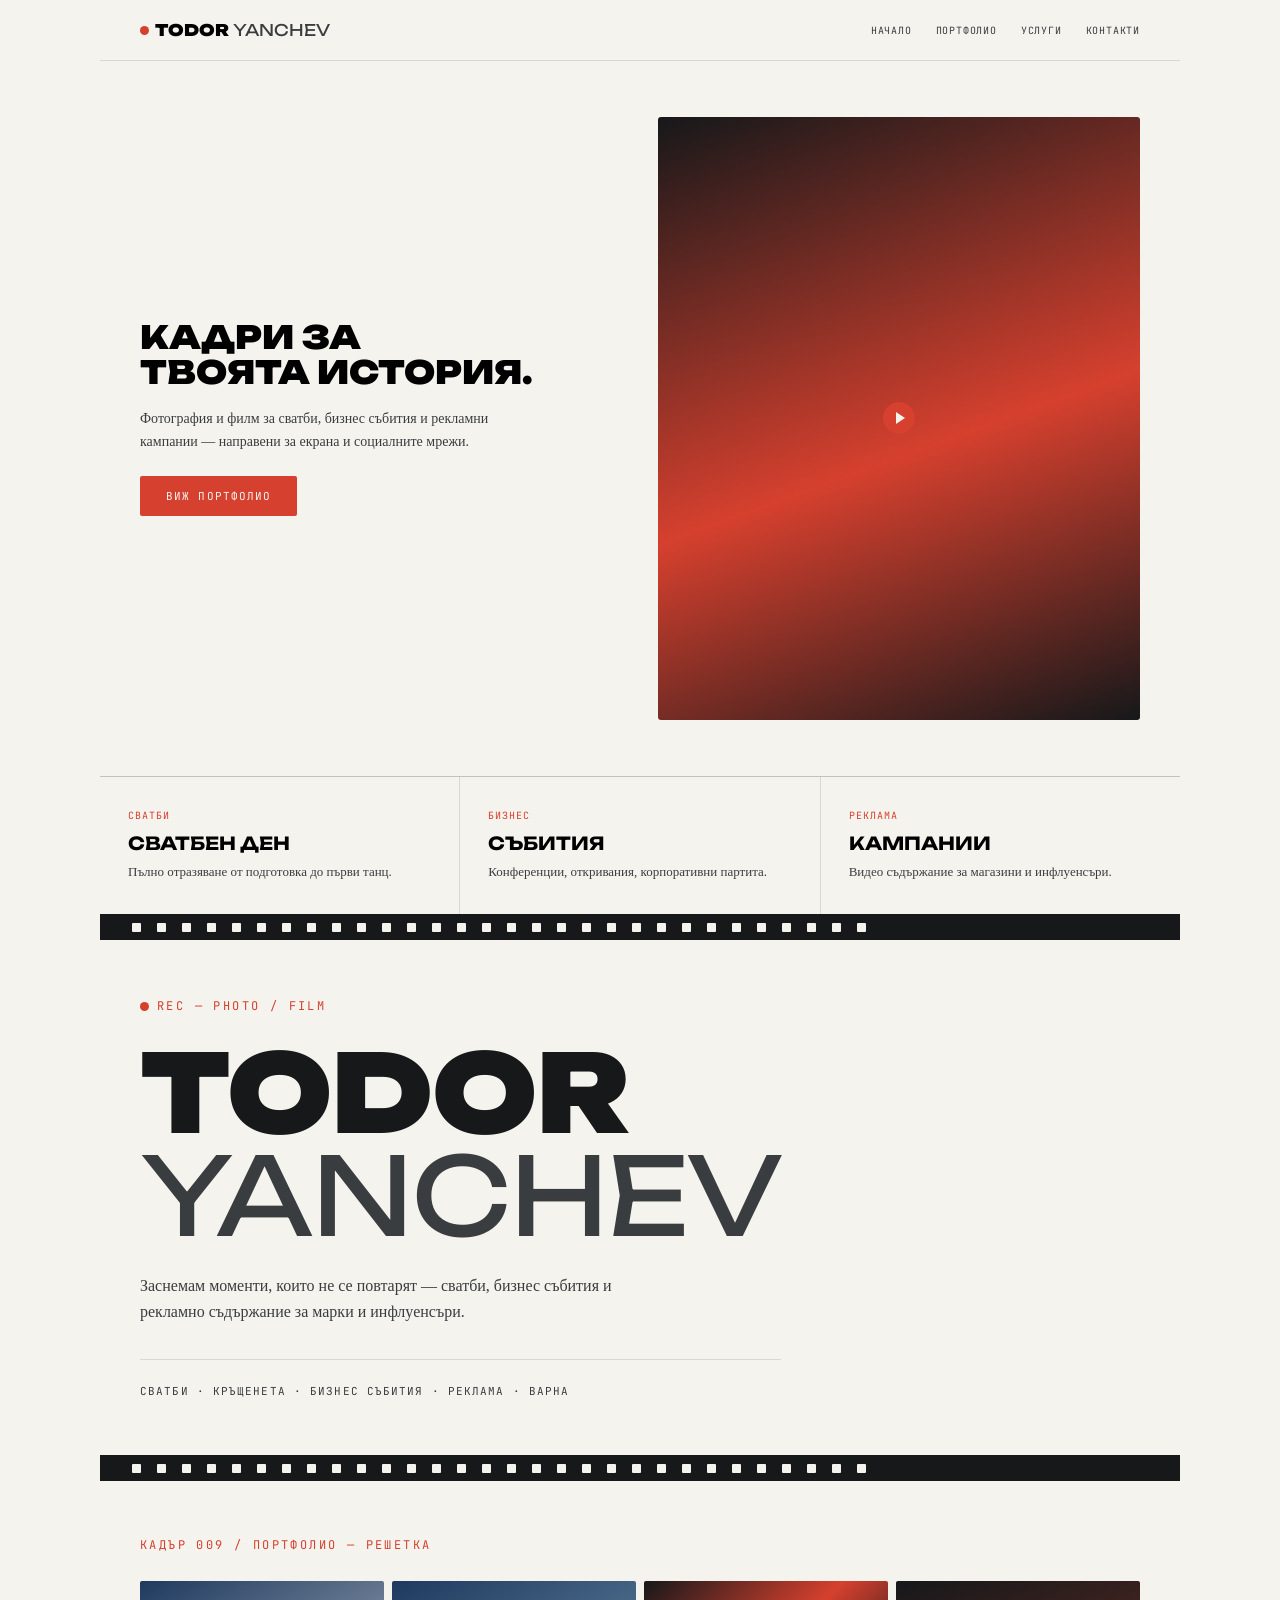
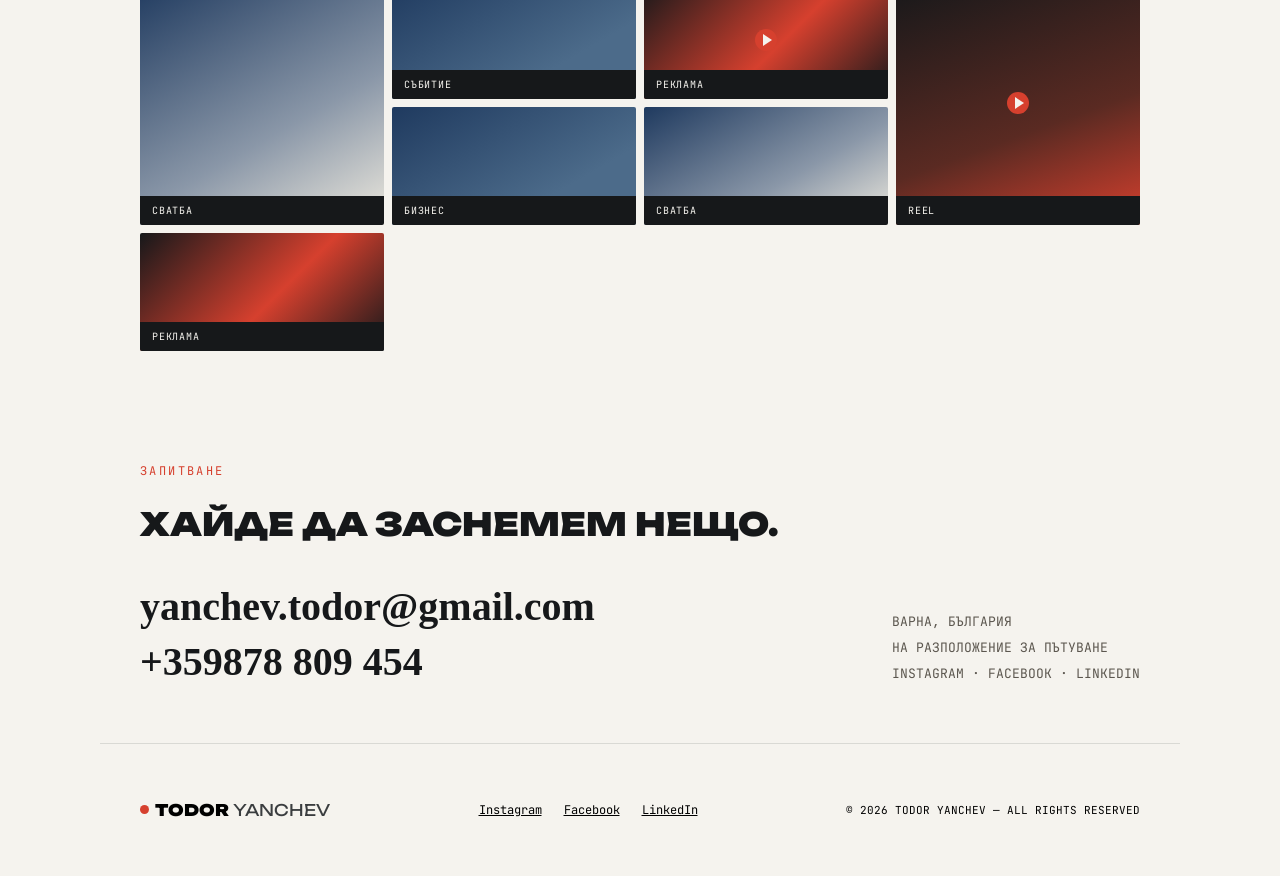
==== index.html @ e68169ba "Create index.html add" ====
<!DOCTYPE html>
<html lang="bg">

<head>
  <meta charset="UTF-8">
  <meta name="viewport" content="width=device-width, initial-scale=1.0">
  <title>Todor Yanchev — Photography &amp; Videography</title>
  <link rel="preconnect" href="https://fonts.googleapis.com">
  <link rel="preconnect" href="https://fonts.gstatic.com" crossorigin>
  <link
    href="https://fonts.googleapis.com/css2?family=Unbounded:wght@400;600;700;900&family=Manrope:wght@400;500;600;700&family=JetBrains+Mono:wght@400;500&display=swap"
    rel="stylesheet">
  <link
    href="https://fonts.googleapis.com/css2?family=Anton&family=Inter:wght@400;500;600;700;800&family=JetBrains+Mono:wght@400;500;600&display=swap"
    rel="stylesheet">
  <style>
    * {
      padding: 0;
      margin: 0;
    }

    :root {
      --ink: #0B0C0E;
      --paper: #F3F1EC;
      --tally: #FF2A3C;
      --graphite: #17181B;
      --graphite-2: #1F2024;
      --slate: #8A8D91;
      --line: rgba(243, 241, 236, 0.14);
      --line-strong: rgba(243, 241, 236, 0.28);
      --font-display: 'Unbounded', sans-serif;
      --paper: #F5F3EE;
      --paper-2: #EDE9DE;
      --ink: #16181A;
      --ink-soft: #3A3D3F;
      --rec: #D6402E;
      --navy: #1F3A5F;
      --line: rgba(22, 24, 26, 0.12);
      --font-display: 'Unbounded', sans-serif;
      --font-body: 'Manrope', sans-serif;
      --font-mono: 'JetBrains Mono', monospace;
    }

    .browser {
      background: var(--paper-2);
      border-radius: 8px;
      overflow: hidden;
      border: 1px solid var(--line);
    }

    .browser-bar {
      background: #DED8C6;
      padding: 9px 14px;
      display: flex;
      gap: 6px;
    }

    .browser-bar span {
      width: 8px;
      height: 8px;
      border-radius: 50%;
      background: #c3bda8;
      display: block;
    }

    .site {
      background: var(--paper);
    }

    .site-nav {
      display: flex;
      justify-content: space-between;
      align-items: center;
      padding: 20px 40px;
      border-bottom: 1px solid var(--line);
    }

    .wm2 {
      font-family: var(--font-display);
      font-weight: 900;
      font-size: 16px;
      text-transform: uppercase;
      margin-left: 15px;
    }

    .site-nav .links {
      display: flex;
      gap: 24px;
      font-family: var(--font-mono);
      font-size: 10px;
      letter-spacing: 0.08em;
      color: var(--ink-soft);
      text-transform: uppercase;
    }

    .site-hero,
    .hero {
      display: grid;
      grid-template-columns: 1fr 1fr;
      gap: 36px;
      padding: 56px 40px;
      align-items: center;
    }

    .site-hero h2 {
      font-family: var(--font-display);
      font-weight: 900;
      font-size: 32px;
      text-transform: uppercase;
      line-height: 1.1;
    }

    .site-hero p {
      font-size: 14px;
      color: var(--ink-soft);
      line-height: 1.7;
      margin-top: 16px;
      max-width: 380px;
    }

    .cta {
      display: inline-block;
      margin-top: 22px;
      font-family: var(--font-mono);
      font-size: 11px;
      letter-spacing: 0.1em;
      text-transform: uppercase;
      color: var(--paper);
      background: var(--rec);
      padding: 13px 26px;
      border-radius: 2px;
    }

    .site-hero .visual {
      aspect-ratio: 4/5;
      position: relative;
      border-radius: 3px;
      overflow: hidden;
      background: linear-gradient(160deg, var(--ink), var(--rec) 55%, var(--ink));
    }

    .services-row {
      display: grid;
      grid-template-columns: repeat(3, 1fr);
      gap: 1px;
      background: var(--line);
      border-top: 1px solid var(--line);
    }

    .service-cell {
      background: var(--paper);
      padding: 32px 28px;
    }

    .service-cell .tag2 {
      font-family: var(--font-mono);
      font-size: 10px;
      color: var(--rec);
      letter-spacing: 0.1em;
      text-transform: uppercase;
    }

    .service-cell h3 {
      font-family: var(--font-display);
      font-weight: 700;
      font-size: 18px;
      margin-top: 10px;
      text-transform: uppercase;
    }

    .service-cell p {
      font-size: 13px;
      color: var(--ink-soft);
      margin-top: 8px;
      line-height: 1.6;
    }



    .hero .rec-line,
    .frame-no,
    .eyebrow {
      font-family: var(--font-mono);
      font-size: 12px;
      letter-spacing: 0.2em;
      text-transform: uppercase;
      color: var(--rec);
      margin-bottom: 28px;
    }

    .wordmark {
      font-family: var(--font-display);
      font-weight: 900;
      font-size: clamp(42px, 9vw, 108px);
      line-height: 0.95;
      letter-spacing: -0.01em;
      color: var(--ink);
      text-transform: uppercase;
    }

    .wordmark .thin {
      font-weight: 400;
      color: var(--ink-soft);
    }

    .subline {
      font-size: 16px;
      color: var(--ink-soft);
      margin-top: 26px;
      max-width: 480px;
      line-height: 1.6;
    }

    .hero-tags {
      font-family: var(--font-mono);
      font-size: 11px;
      letter-spacing: 0.1em;
      text-transform: uppercase;
      color: var(--ink-soft);
      margin-top: 34px;
      padding-top: 24px;
      border-top: 1px solid var(--line);
    }

    .sprocket {
      height: 26px;
      background: var(--ink);
      display: flex;
      align-items: center;
      gap: 16px;
      overflow: hidden;
      padding: 0 32px;
    }

    .sprocket span {
      width: 9px;
      height: 9px;
      background: var(--paper);
      flex-shrink: 0;
      border-radius: 1px;
    }

    .rec-dot {
      display: inline-block;
      width: 9px;
      height: 9px;
      border-radius: 50%;
      background: var(--rec);
      margin-right: 8px;
      vertical-align: middle;
    }

    .site-nav span.rec-dot,
    footer span.rec-dot {
      position: absolute;
    }

    .portfolio-grid {
      display: grid;
      grid-template-columns: repeat(4, 1fr);
      grid-auto-rows: 118px;
      gap: 8px;
    }

    .p-tile {
      position: relative;
      border-radius: 2px;
      overflow: hidden;
    }

    .p-tile.tall {
      grid-row: span 2;
    }

    .fr {
      position: relative;
      overflow: hidden;
    }

    .fr .tag {
      position: absolute;
      bottom: 0;
      left: 0;
      right: 0;
      background: var(--ink);
      color: var(--paper);
      font-family: var(--font-mono);
      font-size: 10px;
      letter-spacing: 0.08em;
      padding: 8px 12px;
      display: flex;
      justify-content: space-between;
      text-transform: uppercase;
    }

    .fr .tag b {
      color: var(--rec);
    }

    .ph {
      width: 100%;
      height: 100%;
    }

    .ph.wedding {
      background: linear-gradient(150deg, var(--navy), #8a97a8 60%, var(--paper-2));
    }

    .ph.event {
      background: linear-gradient(150deg, #1F3A5F, #4c6b8a 70%);
    }

    .ph.commercial {
      background: linear-gradient(135deg, var(--ink), var(--rec) 55%, var(--ink));
    }

    .ph.reel {
      background: linear-gradient(160deg, var(--ink), #5a2a22 60%, var(--rec));
    }

    .play {
      position: absolute;
      top: 50%;
      left: 50%;
      transform: translate(-50%, -50%);
      width: 32px;
      height: 32px;
      border-radius: 50%;
      background: var(--rec);
      display: flex;
      align-items: center;
      justify-content: center;
    }

    .play:after {
      content: '';
      border-left: 9px solid var(--paper);
      border-top: 6px solid transparent;
      border-bottom: 6px solid transparent;
      margin-left: 3px;
    }

    .wrap {
      max-width: 1080px;
      margin: 0px auto;
    }

    .bordered {
      padding: 56px 40px;
    }

    .thin {
      font-weight: 400;
      color: var(--ink-soft);
    }

    .about-frame {
      aspect-ratio: 4 / 5;
      background: linear-gradient(165deg, var(--charcoal-2), var(--charcoal));
      position: relative;
      border-radius: 3px;
      background-image: url(/ty.jpg);
      background-size: cover;
      background-position: center;
      background-repeat: no-repeat;
    }

    .about-frame span.tag {
      position: absolute;
      bottom: 16px;
      left: 16px;
      font-family: 'JetBrains Mono', monospace;
      font-size: 11px;
      color: var(--paper);


    }

    .about p {
      color: var(--stone);
      font-size: 16px;
      line-height: 1.75;
      max-width: 520px;
    }

    .about p+p {
      margin-top: 16px;
    }

    .frame {
      position: relative;
    }

    .frame .c {
      position: absolute;
      width: 22px;
      height: 22px;
      opacity: 0;
      transition: opacity .35s ease;
    }

    .frame .c::before {
      content: '';
      position: absolute;
      top: 10px;
      left: 0;
      width: 22px;
      height: 1px;
      background: var(--rec);
    }

    .frame .c::after {
      content: '';
      position: absolute;
      left: 10px;
      top: 0;
      width: 1px;
      height: 22px;
      background: var(--rec);
    }

    .frame .c.tl {
      top: 10px;
      left: 10px;
    }

    .frame .c.tr {
      top: 10px;
      right: 10px;
    }

    .frame .c.bl {
      bottom: 10px;
      left: 10px;
    }

    .frame .c.br {
      bottom: 10px;
      right: 10px;
    }

    .frame.always .c {
      opacity: .85;
    }

    .frame:hover .c,
    .frame:focus-within .c {
      opacity: .85;
    }

    .contact {
      background: var(--paper);
      color: var(--ink);
      font-family: var(--font-display);
    }



    .contact .section-title {
      color: var(--ink);
      font-weight: 900;
      font-size: 32px;
      text-transform: uppercase;
      line-height: 1.1;
    }

    .contact-row {
      display: flex;
      justify-content: space-between;
      align-items: flex-end;
      gap: 40px;
      flex-wrap: wrap;
      margin-top: 40px;
    }

    .contact-links {
      display: flex;
      flex-direction: column;
      gap: 6px;
    }

    .contact-links a {
      text-decoration: none;
      color: var(--ink);
      font-family: 'Fraunces', serif;
      font-weight: 600;
      font-size: clamp(26px, 3.8vw, 40px);
      border-bottom: 2px solid transparent;
      width: fit-content;
      transition: border-color .2s;
    }

    .contact-links a:hover {
      border-color: var(--crimson);
    }

    .contact-meta {
      font-family: 'JetBrains Mono', monospace;
      font-size: 13px;
      color: #5c574f;
      line-height: 2;
    }

    footer {
      padding: 56px 40px;
      border-top: 1px solid var(--line);
    }

    .foot-row {
      display: flex;
      justify-content: space-between;
      align-items: center;
      flex-wrap: wrap;
      gap: 16px;
    }

    .foot-links {
      display: flex;
      gap: 22px;
    }

    .foot-links a {
      font-family: 'JetBrains Mono', monospace;
      font-size: 12px;
      color: var(--stone);
    }

    .foot-links a:hover {
      color: var(--paper);
    }

    .copy {
      font-family: 'JetBrains Mono', monospace;
      font-size: 11px;
      color: var(--stone);
    }
  </style>

<body>
  <header>
    <div>

      <div class="site">
        <div class="wrap">
          <div class="site-nav">
            <span class="rec-dot"></span>
            <div class="wm2">Todor <span class="thin">YANCHEV</span></div>
            <div class="links"><span>Начало</span><span>Портфолио</span><span>Услуги</span><span>Контакти</span></div>
          </div>
          <div class="site-hero">
            <div>
              <h2>Кадри за<br>твоята история.</h2>
              <p>Фотография и филм за сватби, бизнес събития и рекламни кампании — направени за екрана и социалните
                мрежи.
              </p>
              <span class="cta">Виж портфолио</span>
            </div>
            <div class="visual">
              <div class="play"></div>
            </div>
          </div>
          <div class="services-row">
            <div class="service-cell">
              <div class="tag2">Сватби</div>
              <h3>Сватбен ден</h3>
              <p>Пълно отразяване от подготовка до първи танц.</p>
            </div>
            <div class="service-cell">
              <div class="tag2">Бизнес</div>
              <h3>Събития</h3>
              <p>Конференции, откривания, корпоративни партита.</p>
            </div>
            <div class="service-cell">
              <div class="tag2">Реклама</div>
              <h3>Кампании</h3>
              <p>Видео съдържание за магазини и инфлуенсъри.</p>
            </div>
          </div>
          <div>
            <div class="sprocket">
              <span></span><span></span><span></span><span></span><span></span><span></span><span></span><span></span><span></span><span></span><span></span><span></span><span></span><span></span><span></span><span></span><span></span><span></span><span></span><span></span><span></span><span></span><span></span><span></span><span></span><span></span><span></span><span></span><span></span><span></span>
            </div>
            <section class="hero">

              <div>
                <div class="rec-line"><span class="rec-dot"></span>REC — Photo / Film</div>
                <div class="wordmark">TODOR<br><span class="thin">YANCHEV</span></div>
                <div class="subline">Заснемам моменти, които не се повтарят — сватби, бизнес събития и рекламно
                  съдържание
                  за марки и
                  инфлуенсъри.</div>
                <div class="hero-tags">Сватби · Кръщенета · Бизнес събития · Реклама · Варна</div>
              </div>
              <div class="about-frame frame always">

                <span class="tag">TODOR_YANCHEV.JPG</span>
              </div>
            </section>
            <div class="sprocket">
              <span></span><span></span><span></span><span></span><span></span><span></span><span></span><span></span><span></span><span></span><span></span><span></span><span></span><span></span><span></span><span></span><span></span><span></span><span></span><span></span><span></span><span></span><span></span><span></span><span></span><span></span><span></span><span></span><span></span><span></span>
            </div>
            <section class="bordered">
              <div class="wrap">
                <div class="frame-no">Кадър 009 / Портфолио — решетка</div>
                <div class="portfolio-grid">
                  <div class="p-tile tall fr">
                    <div class="ph wedding" style="height:100%;"></div>
                    <div class="tag"><span>Сватба</span></div>
                  </div>
                  <div class="p-tile fr">
                    <div class="ph event" style="height:100%;"></div>
                    <div class="tag"><span>Събитие</span></div>
                  </div>
                  <div class="p-tile fr">
                    <div class="ph commercial" style="height:100%;"></div>
                    <div class="play" style="width:22px;height:22px;"></div>
                    <div class="tag"><span>Реклама</span></div>
                  </div>
                  <div class="p-tile tall fr">
                    <div class="ph reel" style="height:100%;"></div>
                    <div class="play" style="width:22px;height:22px;"></div>
                    <div class="tag"><span>Reel</span></div>
                  </div>
                  <div class="p-tile fr">
                    <div class="ph event" style="height:100%;"></div>
                    <div class="tag"><span>Бизнес</span></div>
                  </div>
                  <div class="p-tile fr">
                    <div class="ph wedding" style="height:100%;"></div>
                    <div class="tag"><span>Сватба</span></div>
                  </div>
                  <div class="p-tile fr">
                    <div class="ph commercial" style="height:100%;"></div>
                    <div class="tag"><span>Реклама</span></div>
                  </div>
                </div>
              </div>
            </section>
            <section class="contact bordered">
              <div class="wrap">
                <div class="eyebrow">Запитване</div>
                <h2 class="section-title">Хайде да заснемем нещо.</h2>
                <div class="contact-row">
                  <div class="contact-links">
                    <a href="mailto:hello@todoryanchev.com">yanchev.todor@gmail.com</a>
                    <a href="tel:+359878809454">+359878 809 454</a>
                  </div>
                  <div class="contact-meta">
                    ВАРНА, БЪЛГАРИЯ<br>
                    НА РАЗПОЛОЖЕНИЕ ЗА ПЪТУВАНЕ<br>
                    INSTAGRAM · FACEBOOK · LINKEDIN
                  </div>
                </div>
              </div>
            </section>

          </div>


          <footer>
            <div class="wrap foot-row">
              <span class="rec-dot"></span>
              <div class="wm2">Todor <span class="thin">YANCHEV</span></div>
              <div class="foot-links">
                <a href="#">Instagram</a>
                <a href="#">Facebook</a>
                <a href="#">LinkedIn</a>
              </div>
              <div class="copy">© 2026 TODOR YANCHEV — ALL RIGHTS RESERVED</div>
            </div>
          </footer>



        </div>
      </div>
    </div>

  </header>
</body>


</html>
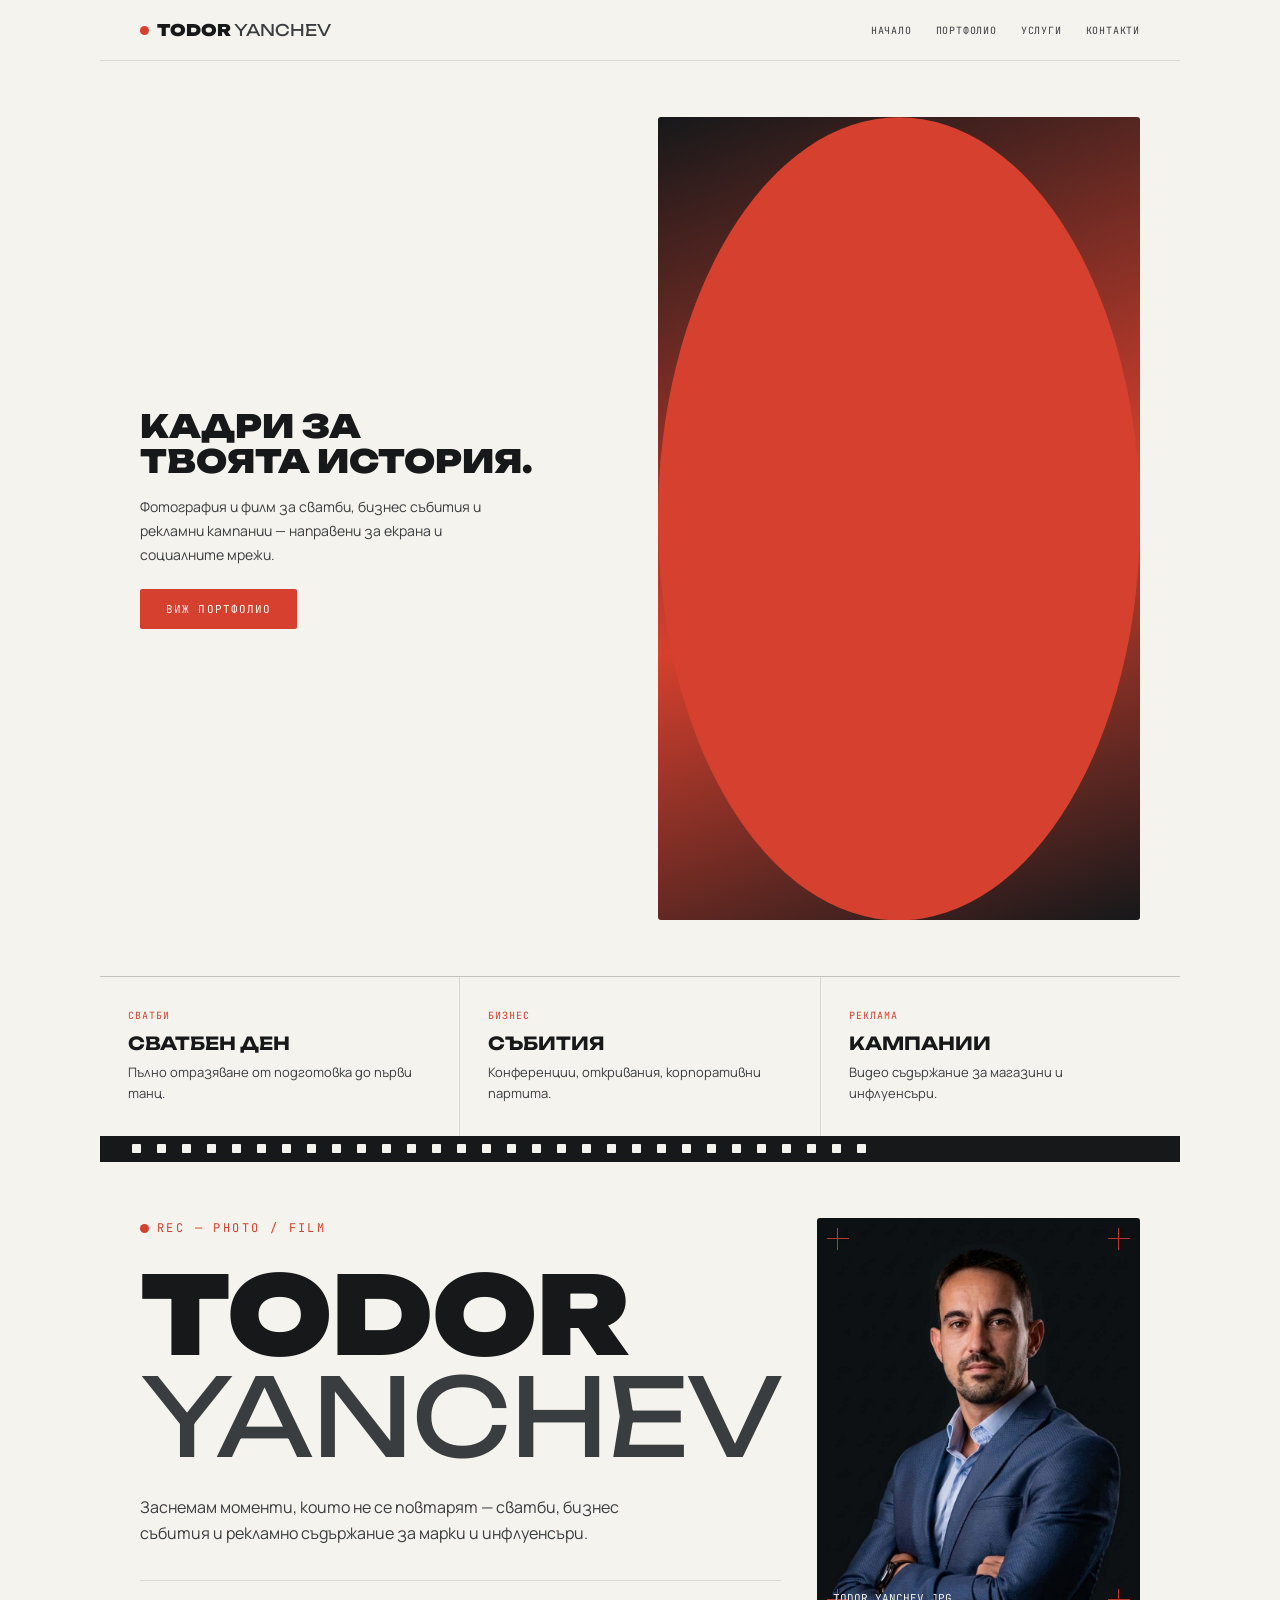
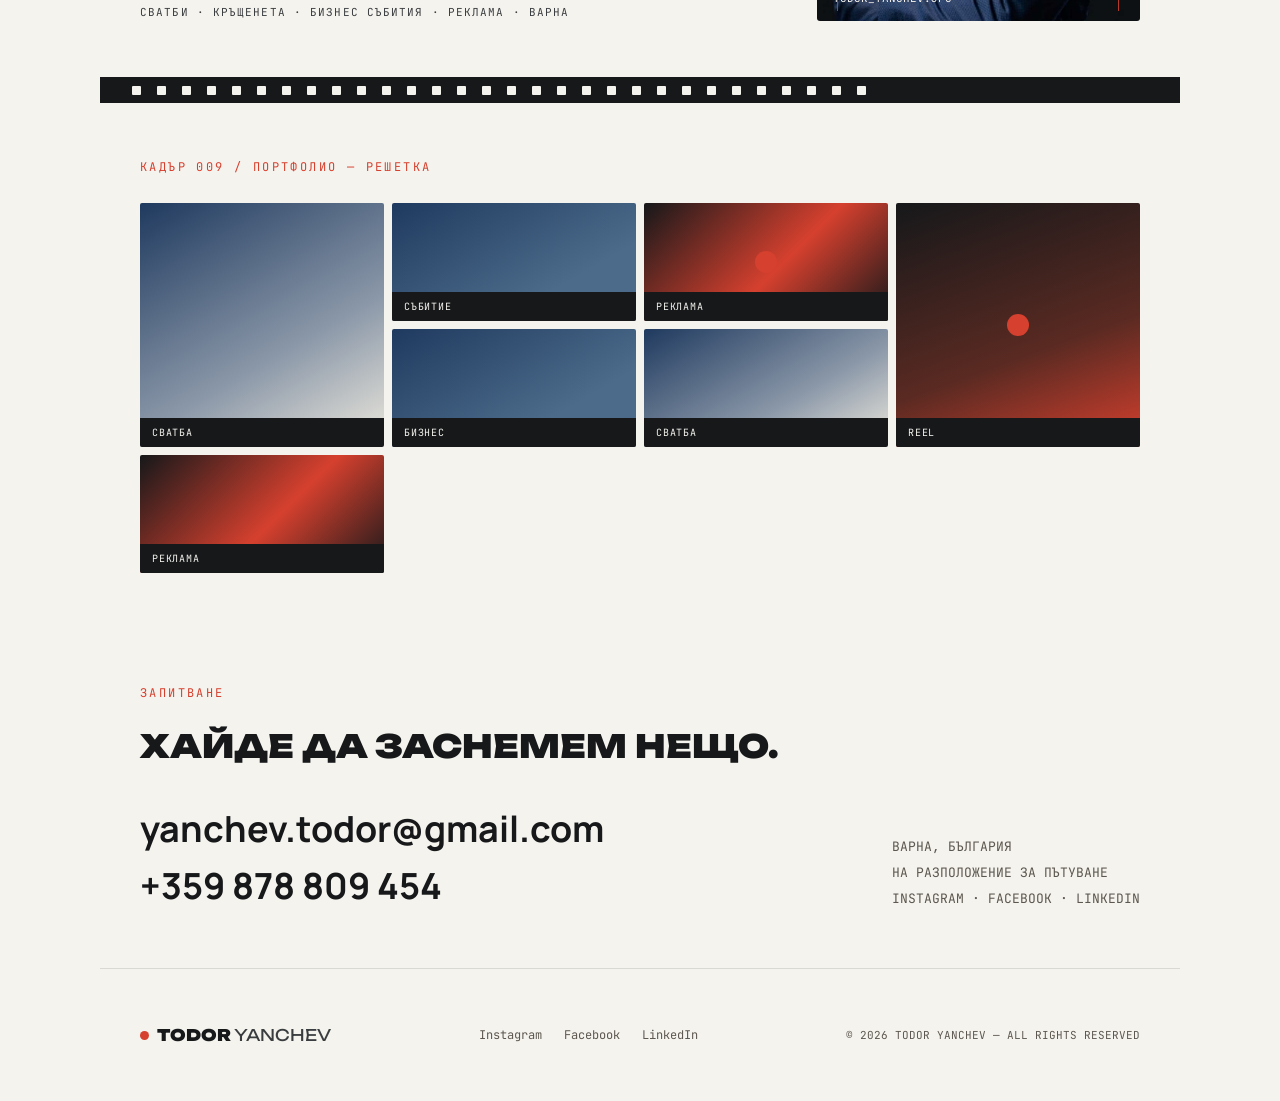
==== commit dddc44d6: "Rename todor-yanchev-website.html to index.html" ====
--- a/index.html
+++ b/index.html
@@ -5,679 +5,180 @@
   <meta charset="UTF-8">
   <meta name="viewport" content="width=device-width, initial-scale=1.0">
   <title>Todor Yanchev — Photography &amp; Videography</title>
+
+  <!-- Preconnect & Clean Font Imports -->
   <link rel="preconnect" href="https://fonts.googleapis.com">
   <link rel="preconnect" href="https://fonts.gstatic.com" crossorigin>
   <link
-    href="https://fonts.googleapis.com/css2?family=Unbounded:wght@400;600;700;900&family=Manrope:wght@400;500;600;700&family=JetBrains+Mono:wght@400;500&display=swap"
+    href="https://fonts.googleapis.com/css2?family=JetBrains+Mono:wght@400;500;600&family=Manrope:wght@400;500;600;700&family=Unbounded:wght@400;600;700;900&display=swap"
     rel="stylesheet">
-  <link
-    href="https://fonts.googleapis.com/css2?family=Anton&family=Inter:wght@400;500;600;700;800&family=JetBrains+Mono:wght@400;500;600&display=swap"
-    rel="stylesheet">
-  <style>
-    * {
-      padding: 0;
-      margin: 0;
-    }
+  <link href="./style.css" rel="stylesheet">
 
-    :root {
-      --ink: #0B0C0E;
-      --paper: #F3F1EC;
-      --tally: #FF2A3C;
-      --graphite: #17181B;
-      --graphite-2: #1F2024;
-      --slate: #8A8D91;
-      --line: rgba(243, 241, 236, 0.14);
-      --line-strong: rgba(243, 241, 236, 0.28);
-      --font-display: 'Unbounded', sans-serif;
-      --paper: #F5F3EE;
-      --paper-2: #EDE9DE;
-      --ink: #16181A;
-      --ink-soft: #3A3D3F;
-      --rec: #D6402E;
-      --navy: #1F3A5F;
-      --line: rgba(22, 24, 26, 0.12);
-      --font-display: 'Unbounded', sans-serif;
-      --font-body: 'Manrope', sans-serif;
-      --font-mono: 'JetBrains Mono', monospace;
-    }
-
-    .browser {
-      background: var(--paper-2);
-      border-radius: 8px;
-      overflow: hidden;
-      border: 1px solid var(--line);
-    }
-
-    .browser-bar {
-      background: #DED8C6;
-      padding: 9px 14px;
-      display: flex;
-      gap: 6px;
-    }
-
-    .browser-bar span {
-      width: 8px;
-      height: 8px;
-      border-radius: 50%;
-      background: #c3bda8;
-      display: block;
-    }
-
-    .site {
-      background: var(--paper);
-    }
-
-    .site-nav {
-      display: flex;
-      justify-content: space-between;
-      align-items: center;
-      padding: 20px 40px;
-      border-bottom: 1px solid var(--line);
-    }
-
-    .wm2 {
-      font-family: var(--font-display);
-      font-weight: 900;
-      font-size: 16px;
-      text-transform: uppercase;
-      margin-left: 15px;
-    }
-
-    .site-nav .links {
-      display: flex;
-      gap: 24px;
-      font-family: var(--font-mono);
-      font-size: 10px;
-      letter-spacing: 0.08em;
-      color: var(--ink-soft);
-      text-transform: uppercase;
-    }
-
-    .site-hero,
-    .hero {
-      display: grid;
-      grid-template-columns: 1fr 1fr;
-      gap: 36px;
-      padding: 56px 40px;
-      align-items: center;
-    }
-
-    .site-hero h2 {
-      font-family: var(--font-display);
-      font-weight: 900;
-      font-size: 32px;
-      text-transform: uppercase;
-      line-height: 1.1;
-    }
-
-    .site-hero p {
-      font-size: 14px;
-      color: var(--ink-soft);
-      line-height: 1.7;
-      margin-top: 16px;
-      max-width: 380px;
-    }
-
-    .cta {
-      display: inline-block;
-      margin-top: 22px;
-      font-family: var(--font-mono);
-      font-size: 11px;
-      letter-spacing: 0.1em;
-      text-transform: uppercase;
-      color: var(--paper);
-      background: var(--rec);
-      padding: 13px 26px;
-      border-radius: 2px;
-    }
-
-    .site-hero .visual {
-      aspect-ratio: 4/5;
-      position: relative;
-      border-radius: 3px;
-      overflow: hidden;
-      background: linear-gradient(160deg, var(--ink), var(--rec) 55%, var(--ink));
-    }
-
-    .services-row {
-      display: grid;
-      grid-template-columns: repeat(3, 1fr);
-      gap: 1px;
-      background: var(--line);
-      border-top: 1px solid var(--line);
-    }
-
-    .service-cell {
-      background: var(--paper);
-      padding: 32px 28px;
-    }
-
-    .service-cell .tag2 {
-      font-family: var(--font-mono);
-      font-size: 10px;
-      color: var(--rec);
-      letter-spacing: 0.1em;
-      text-transform: uppercase;
-    }
-
-    .service-cell h3 {
-      font-family: var(--font-display);
-      font-weight: 700;
-      font-size: 18px;
-      margin-top: 10px;
-      text-transform: uppercase;
-    }
-
-    .service-cell p {
-      font-size: 13px;
-      color: var(--ink-soft);
-      margin-top: 8px;
-      line-height: 1.6;
-    }
-
-
-
-    .hero .rec-line,
-    .frame-no,
-    .eyebrow {
-      font-family: var(--font-mono);
-      font-size: 12px;
-      letter-spacing: 0.2em;
-      text-transform: uppercase;
-      color: var(--rec);
-      margin-bottom: 28px;
-    }
-
-    .wordmark {
-      font-family: var(--font-display);
-      font-weight: 900;
-      font-size: clamp(42px, 9vw, 108px);
-      line-height: 0.95;
-      letter-spacing: -0.01em;
-      color: var(--ink);
-      text-transform: uppercase;
-    }
-
-    .wordmark .thin {
-      font-weight: 400;
-      color: var(--ink-soft);
-    }
-
-    .subline {
-      font-size: 16px;
-      color: var(--ink-soft);
-      margin-top: 26px;
-      max-width: 480px;
-      line-height: 1.6;
-    }
-
-    .hero-tags {
-      font-family: var(--font-mono);
-      font-size: 11px;
-      letter-spacing: 0.1em;
-      text-transform: uppercase;
-      color: var(--ink-soft);
-      margin-top: 34px;
-      padding-top: 24px;
-      border-top: 1px solid var(--line);
-    }
-
-    .sprocket {
-      height: 26px;
-      background: var(--ink);
-      display: flex;
-      align-items: center;
-      gap: 16px;
-      overflow: hidden;
-      padding: 0 32px;
-    }
-
-    .sprocket span {
-      width: 9px;
-      height: 9px;
-      background: var(--paper);
-      flex-shrink: 0;
-      border-radius: 1px;
-    }
-
-    .rec-dot {
-      display: inline-block;
-      width: 9px;
-      height: 9px;
-      border-radius: 50%;
-      background: var(--rec);
-      margin-right: 8px;
-      vertical-align: middle;
-    }
-
-    .site-nav span.rec-dot,
-    footer span.rec-dot {
-      position: absolute;
-    }
-
-    .portfolio-grid {
-      display: grid;
-      grid-template-columns: repeat(4, 1fr);
-      grid-auto-rows: 118px;
-      gap: 8px;
-    }
-
-    .p-tile {
-      position: relative;
-      border-radius: 2px;
-      overflow: hidden;
-    }
-
-    .p-tile.tall {
-      grid-row: span 2;
-    }
-
-    .fr {
-      position: relative;
-      overflow: hidden;
-    }
-
-    .fr .tag {
-      position: absolute;
-      bottom: 0;
-      left: 0;
-      right: 0;
-      background: var(--ink);
-      color: var(--paper);
-      font-family: var(--font-mono);
-      font-size: 10px;
-      letter-spacing: 0.08em;
-      padding: 8px 12px;
-      display: flex;
-      justify-content: space-between;
-      text-transform: uppercase;
-    }
-
-    .fr .tag b {
-      color: var(--rec);
-    }
-
-    .ph {
-      width: 100%;
-      height: 100%;
-    }
-
-    .ph.wedding {
-      background: linear-gradient(150deg, var(--navy), #8a97a8 60%, var(--paper-2));
-    }
-
-    .ph.event {
-      background: linear-gradient(150deg, #1F3A5F, #4c6b8a 70%);
-    }
-
-    .ph.commercial {
-      background: linear-gradient(135deg, var(--ink), var(--rec) 55%, var(--ink));
-    }
-
-    .ph.reel {
-      background: linear-gradient(160deg, var(--ink), #5a2a22 60%, var(--rec));
-    }
-
-    .play {
-      position: absolute;
-      top: 50%;
-      left: 50%;
-      transform: translate(-50%, -50%);
-      width: 32px;
-      height: 32px;
-      border-radius: 50%;
-      background: var(--rec);
-      display: flex;
-      align-items: center;
-      justify-content: center;
-    }
-
-    .play:after {
-      content: '';
-      border-left: 9px solid var(--paper);
-      border-top: 6px solid transparent;
-      border-bottom: 6px solid transparent;
-      margin-left: 3px;
-    }
-
-    .wrap {
-      max-width: 1080px;
-      margin: 0px auto;
-    }
-
-    .bordered {
-      padding: 56px 40px;
-    }
-
-    .thin {
-      font-weight: 400;
-      color: var(--ink-soft);
-    }
-
-    .about-frame {
-      aspect-ratio: 4 / 5;
-      background: linear-gradient(165deg, var(--charcoal-2), var(--charcoal));
-      position: relative;
-      border-radius: 3px;
-      background-image: url(/ty.jpg);
-      background-size: cover;
-      background-position: center;
-      background-repeat: no-repeat;
-    }
-
-    .about-frame span.tag {
-      position: absolute;
-      bottom: 16px;
-      left: 16px;
-      font-family: 'JetBrains Mono', monospace;
-      font-size: 11px;
-      color: var(--paper);
-
-
-    }
-
-    .about p {
-      color: var(--stone);
-      font-size: 16px;
-      line-height: 1.75;
-      max-width: 520px;
-    }
-
-    .about p+p {
-      margin-top: 16px;
-    }
-
-    .frame {
-      position: relative;
-    }
-
-    .frame .c {
-      position: absolute;
-      width: 22px;
-      height: 22px;
-      opacity: 0;
-      transition: opacity .35s ease;
-    }
-
-    .frame .c::before {
-      content: '';
-      position: absolute;
-      top: 10px;
-      left: 0;
-      width: 22px;
-      height: 1px;
-      background: var(--rec);
-    }
-
-    .frame .c::after {
-      content: '';
-      position: absolute;
-      left: 10px;
-      top: 0;
-      width: 1px;
-      height: 22px;
-      background: var(--rec);
-    }
-
-    .frame .c.tl {
-      top: 10px;
-      left: 10px;
-    }
-
-    .frame .c.tr {
-      top: 10px;
-      right: 10px;
-    }
-
-    .frame .c.bl {
-      bottom: 10px;
-      left: 10px;
-    }
-
-    .frame .c.br {
-      bottom: 10px;
-      right: 10px;
-    }
-
-    .frame.always .c {
-      opacity: .85;
-    }
-
-    .frame:hover .c,
-    .frame:focus-within .c {
-      opacity: .85;
-    }
-
-    .contact {
-      background: var(--paper);
-      color: var(--ink);
-      font-family: var(--font-display);
-    }
-
-
-
-    .contact .section-title {
-      color: var(--ink);
-      font-weight: 900;
-      font-size: 32px;
-      text-transform: uppercase;
-      line-height: 1.1;
-    }
-
-    .contact-row {
-      display: flex;
-      justify-content: space-between;
-      align-items: flex-end;
-      gap: 40px;
-      flex-wrap: wrap;
-      margin-top: 40px;
-    }
-
-    .contact-links {
-      display: flex;
-      flex-direction: column;
-      gap: 6px;
-    }
-
-    .contact-links a {
-      text-decoration: none;
-      color: var(--ink);
-      font-family: 'Fraunces', serif;
-      font-weight: 600;
-      font-size: clamp(26px, 3.8vw, 40px);
-      border-bottom: 2px solid transparent;
-      width: fit-content;
-      transition: border-color .2s;
-    }
-
-    .contact-links a:hover {
-      border-color: var(--crimson);
-    }
-
-    .contact-meta {
-      font-family: 'JetBrains Mono', monospace;
-      font-size: 13px;
-      color: #5c574f;
-      line-height: 2;
-    }
-
-    footer {
-      padding: 56px 40px;
-      border-top: 1px solid var(--line);
-    }
-
-    .foot-row {
-      display: flex;
-      justify-content: space-between;
-      align-items: center;
-      flex-wrap: wrap;
-      gap: 16px;
-    }
-
-    .foot-links {
-      display: flex;
-      gap: 22px;
-    }
-
-    .foot-links a {
-      font-family: 'JetBrains Mono', monospace;
-      font-size: 12px;
-      color: var(--stone);
-    }
-
-    .foot-links a:hover {
-      color: var(--paper);
-    }
-
-    .copy {
-      font-family: 'JetBrains Mono', monospace;
-      font-size: 11px;
-      color: var(--stone);
-    }
-  </style>
+</head>
 
 <body>
-  <header>
-    <div>
 
-      <div class="site">
-        <div class="wrap">
-          <div class="site-nav">
-            <span class="rec-dot"></span>
-            <div class="wm2">Todor <span class="thin">YANCHEV</span></div>
-            <div class="links"><span>Начало</span><span>Портфолио</span><span>Услуги</span><span>Контакти</span></div>
+  <div class="site">
+    <div class="wrap">
+
+      <!-- Navigation -->
+      <nav class="site-nav">
+        <div class="brand-logo">
+          <span class="rec-dot"></span>
+          Todor <span class="thin">&nbsp;YANCHEV</span>
+        </div>
+        <div class="links">
+          <a href="#home">Начало</a>
+          <a href="#portfolio">Портфолио</a>
+          <a href="#services">Услуги</a>
+          <a href="#contact">Контакти</a>
+        </div>
+      </nav>
+
+      <main>
+        <!-- Main Hero Section -->
+        <section class="site-hero" id="home">
+          <div>
+            <h1>Кадри за<br>твоята история.</h1>
+            <p>Фотография и филм за сватби, бизнес събития и рекламни кампании — направени за екрана и социалните мрежи.
+            </p>
+            <a href="#portfolio" class="cta">Виж портфолио</a>
           </div>
-          <div class="site-hero">
-            <div>
-              <h2>Кадри за<br>твоята история.</h2>
-              <p>Фотография и филм за сватби, бизнес събития и рекламни кампании — направени за екрана и социалните
-                мрежи.
-              </p>
-              <span class="cta">Виж портфолио</span>
-            </div>
-            <div class="visual">
-              <div class="play"></div>
+          <div class="visual">
+            <div class="play">
+              <iframe
+                src="https://www.youtube.com/embed/BaR7aVOiDiM?autoplay=1&mute=1&controls=0&loop=1&playlist=BaR7aVOiDiM"
+                title="YouTube Short" frameborder="0"
+                allow="accelerometer; autoplay; clipboard-write; encrypted-media; gyroscope; picture-in-picture"
+                allowfullscreen>
+              </iframe>
             </div>
           </div>
-          <div class="services-row">
-            <div class="service-cell">
-              <div class="tag2">Сватби</div>
-              <h3>Сватбен ден</h3>
-              <p>Пълно отразяване от подготовка до първи танц.</p>
+        </section>
+
+        <!-- Services Row -->
+        <section class="services-row" id="services">
+          <article class="service-cell">
+            <div class="tag2">Сватби</div>
+            <h3>Сватбен ден</h3>
+            <p>Пълно отразяване от подготовка до първи танц.</p>
+          </article>
+          <article class="service-cell">
+            <div class="tag2">Бизнес</div>
+            <h3>Събития</h3>
+            <p>Конференции, откривания, корпоративни партита.</p>
+          </article>
+          <article class="service-cell">
+            <div class="tag2">Реклама</div>
+            <h3>Кампании</h3>
+            <p>Видео съдържание за магазини и инфлуенсъри.</p>
+          </article>
+        </section>
+
+        <!-- Film Sprocket Divider -->
+        <div class="sprocket" aria-hidden="true">
+          <span></span><span></span><span></span><span></span><span></span><span></span><span></span><span></span><span></span><span></span>
+          <span></span><span></span><span></span><span></span><span></span><span></span><span></span><span></span><span></span><span></span>
+          <span></span><span></span><span></span><span></span><span></span><span></span><span></span><span></span><span></span><span></span>
+        </div>
+
+        <!-- Personal Brand Hero -->
+        <section class="hero">
+          <div>
+            <div class="rec-line"><span class="rec-dot"></span>REC — Photo / Film</div>
+            <div class="wordmark">TODOR<br><span class="thin">YANCHEV</span></div>
+            <p class="subline">Заснемам моменти, които не се повтарят — сватби, бизнес събития и рекламно съдържание за
+              марки и инфлуенсъри.</p>
+            <div class="hero-tags">Сватби · Кръщенета · Бизнес събития · Реклама · Варна</div>
+          </div>
+          <div class="about-frame frame always">
+            <span class="c tl"></span><span class="c tr"></span>
+            <span class="c bl"></span><span class="c br"></span>
+            <span class="tag">TODOR_YANCHEV.JPG</span>
+          </div>
+        </section>
+
+        <!-- Film Sprocket Divider -->
+        <div class="sprocket" aria-hidden="true">
+          <span></span><span></span><span></span><span></span><span></span><span></span><span></span><span></span><span></span><span></span>
+          <span></span><span></span><span></span><span></span><span></span><span></span><span></span><span></span><span></span><span></span>
+          <span></span><span></span><span></span><span></span><span></span><span></span><span></span><span></span><span></span><span></span>
+        </div>
+
+        <!-- Portfolio Grid Section -->
+        <section class="bordered" id="portfolio">
+          <div class="frame-no">Кадър 009 / Портфолио — решетка</div>
+          <div class="portfolio-grid">
+            <div class="p-tile tall fr">
+              <div class="ph wedding"></div>
+              <div class="tag"><span>Сватба</span></div>
             </div>
-            <div class="service-cell">
-              <div class="tag2">Бизнес</div>
-              <h3>Събития</h3>
-              <p>Конференции, откривания, корпоративни партита.</p>
+            <div class="p-tile fr">
+              <div class="ph event"></div>
+              <div class="tag"><span>Събитие</span></div>
             </div>
-            <div class="service-cell">
-              <div class="tag2">Реклама</div>
-              <h3>Кампании</h3>
-              <p>Видео съдържание за магазини и инфлуенсъри.</p>
+            <div class="p-tile fr">
+              <div class="ph commercial"></div>
+              <div class="play" style="width:22px;height:22px;"></div>
+              <div class="tag"><span>Реклама</span></div>
+            </div>
+            <div class="p-tile tall fr">
+              <div class="ph reel"></div>
+              <div class="play" style="width:22px;height:22px;"></div>
+              <div class="tag"><span>Reel</span></div>
+            </div>
+            <div class="p-tile fr">
+              <div class="ph event"></div>
+              <div class="tag"><span>Бизнес</span></div>
+            </div>
+            <div class="p-tile fr">
+              <div class="ph wedding"></div>
+              <div class="tag"><span>Сватба</span></div>
+            </div>
+            <div class="p-tile fr">
+              <div class="ph commercial"></div>
+              <div class="tag"><span>Реклама</span></div>
             </div>
           </div>
-          <div>
-            <div class="sprocket">
-              <span></span><span></span><span></span><span></span><span></span><span></span><span></span><span></span><span></span><span></span><span></span><span></span><span></span><span></span><span></span><span></span><span></span><span></span><span></span><span></span><span></span><span></span><span></span><span></span><span></span><span></span><span></span><span></span><span></span><span></span>
+        </section>
+
+        <!-- Contact Section -->
+        <section class="contact bordered" id="contact">
+          <div class="eyebrow">Запитване</div>
+          <h2 class="section-title">Хайде да заснемем нещо.</h2>
+          <div class="contact-row">
+            <div class="contact-links">
+              <a href="mailto:yanchev.todor@gmail.com">yanchev.todor@gmail.com</a>
+              <a href="tel:+359878809454">+359 878 809 454</a>
             </div>
-            <section class="hero">
+            <div class="contact-meta">
+              ВАРНА, БЪЛГАРИЯ<br>
+              НА РАЗПОЛОЖЕНИЕ ЗА ПЪТУВАНЕ<br>
+              INSTAGRAM · FACEBOOK · LINKEDIN
+            </div>
+          </div>
+        </section>
+      </main>
 
-              <div>
-                <div class="rec-line"><span class="rec-dot"></span>REC — Photo / Film</div>
-                <div class="wordmark">TODOR<br><span class="thin">YANCHEV</span></div>
-                <div class="subline">Заснемам моменти, които не се повтарят — сватби, бизнес събития и рекламно
-                  съдържание
-                  за марки и
-                  инфлуенсъри.</div>
-                <div class="hero-tags">Сватби · Кръщенета · Бизнес събития · Реклама · Варна</div>
-              </div>
-              <div class="about-frame frame always">
+      <!-- Footer -->
+      <footer>
+        <div class="foot-row">
+          <div class="brand-logo">
+            <span class="rec-dot"></span>
+            Todor <span class="thin">&nbsp;YANCHEV</span>
+          </div>
+          <div class="foot-links">
+            <a href="#">Instagram</a>
+            <a href="#">Facebook</a>
+            <a href="#">LinkedIn</a>
+          </div>
+          <div class="copy">© 2026 TODOR YANCHEV — ALL RIGHTS RESERVED</div>
+        </div>
+      </footer>
 
-                <span class="tag">TODOR_YANCHEV.JPG</span>
-              </div>
-            </section>
-            <div class="sprocket">
-              <span></span><span></span><span></span><span></span><span></span><span></span><span></span><span></span><span></span><span></span><span></span><span></span><span></span><span></span><span></span><span></span><span></span><span></span><span></span><span></span><span></span><span></span><span></span><span></span><span></span><span></span><span></span><span></span><span></span><span></span>
-            </div>
-            <section class="bordered">
-              <div class="wrap">
-                <div class="frame-no">Кадър 009 / Портфолио — решетка</div>
-                <div class="portfolio-grid">
-                  <div class="p-tile tall fr">
-                    <div class="ph wedding" style="height:100%;"></div>
-                    <div class="tag"><span>Сватба</span></div>
-                  </div>
-                  <div class="p-tile fr">
-                    <div class="ph event" style="height:100%;"></div>
-                    <div class="tag"><span>Събитие</span></div>
-                  </div>
-                  <div class="p-tile fr">
-                    <div class="ph commercial" style="height:100%;"></div>
-                    <div class="play" style="width:22px;height:22px;"></div>
-                    <div class="tag"><span>Реклама</span></div>
-                  </div>
-                  <div class="p-tile tall fr">
-                    <div class="ph reel" style="height:100%;"></div>
-                    <div class="play" style="width:22px;height:22px;"></div>
-                    <div class="tag"><span>Reel</span></div>
-                  </div>
-                  <div class="p-tile fr">
-                    <div class="ph event" style="height:100%;"></div>
-                    <div class="tag"><span>Бизнес</span></div>
-                  </div>
-                  <div class="p-tile fr">
-                    <div class="ph wedding" style="height:100%;"></div>
-                    <div class="tag"><span>Сватба</span></div>
-                  </div>
-                  <div class="p-tile fr">
-                    <div class="ph commercial" style="height:100%;"></div>
-                    <div class="tag"><span>Реклама</span></div>
-                  </div>
-                </div>
-              </div>
-            </section>
-            <section class="contact bordered">
-              <div class="wrap">
-                <div class="eyebrow">Запитване</div>
-                <h2 class="section-title">Хайде да заснемем нещо.</h2>
-                <div class="contact-row">
-                  <div class="contact-links">
-                    <a href="mailto:hello@todoryanchev.com">yanchev.todor@gmail.com</a>
-                    <a href="tel:+359878809454">+359878 809 454</a>
-                  </div>
-                  <div class="contact-meta">
-                    ВАРНА, БЪЛГАРИЯ<br>
-                    НА РАЗПОЛОЖЕНИЕ ЗА ПЪТУВАНЕ<br>
-                    INSTAGRAM · FACEBOOK · LINKEDIN
-                  </div>
-                </div>
-              </div>
-            </section>
+    </div>
+  </div>
 
-          </div>
-
-
-          <footer>
-            <div class="wrap foot-row">
-              <span class="rec-dot"></span>
-              <div class="wm2">Todor <span class="thin">YANCHEV</span></div>
-              <div class="foot-links">
-                <a href="#">Instagram</a>
-                <a href="#">Facebook</a>
-                <a href="#">LinkedIn</a>
-              </div>
-              <div class="copy">© 2026 TODOR YANCHEV — ALL RIGHTS RESERVED</div>
-            </div>
-          </footer>
-
-
-
-        </div>
-      </div>
-    </div>
-
-  </header>
 </body>
 
-
 </html>
--- a/style.css
+++ b/style.css
@@ -0,0 +1,517 @@
+/* 1. Reset & Global Variables */
+*,
+*::before,
+*::after {
+    box-sizing: border-box;
+    margin: 0;
+    padding: 0;
+}
+
+iframe {
+    display: block;
+    width: 100%;
+    height: 100%;
+    pointer-events: none;
+}
+
+:root {
+    /* Color Palette */
+    --paper: #F5F3EE;
+    --paper-2: #EDE9DE;
+    --ink: #16181A;
+    --ink-soft: #3A3D3F;
+    --rec: #D6402E;
+    --navy: #1F3A5F;
+    --line: rgba(22, 24, 26, 0.12);
+    --stone: #5c574f;
+
+    /* Typography */
+    --font-display: 'Unbounded', sans-serif;
+    --font-body: 'Manrope', sans-serif;
+    --font-mono: 'JetBrains Mono', monospace;
+}
+
+body {
+    background-color: var(--paper-2);
+    color: var(--ink);
+    font-family: var(--font-body);
+    -webkit-font-smoothing: antialiased;
+}
+
+/* 2. Base Layout Components */
+.wrap {
+    max-width: 1080px;
+    margin: 0 auto;
+}
+
+.site {
+    background: var(--paper);
+}
+
+.bordered {
+    padding: 56px 40px;
+}
+
+.thin {
+    font-weight: 400;
+    color: var(--ink-soft);
+}
+
+.rec-dot {
+    display: inline-block;
+    width: 9px;
+    height: 9px;
+    border-radius: 50%;
+    background: var(--rec);
+    margin-right: 8px;
+    vertical-align: middle;
+}
+
+/* 3. Navigation */
+.site-nav {
+    display: flex;
+    justify-content: space-between;
+    align-items: center;
+    padding: 20px 40px;
+    border-bottom: 1px solid var(--line);
+}
+
+.brand-logo {
+    display: flex;
+    align-items: center;
+    font-family: var(--font-display);
+    font-weight: 900;
+    font-size: 16px;
+    text-transform: uppercase;
+}
+
+.site-nav .links {
+    display: flex;
+    gap: 24px;
+    font-family: var(--font-mono);
+    font-size: 10px;
+    letter-spacing: 0.08em;
+    color: var(--ink-soft);
+    text-transform: uppercase;
+}
+
+.site-nav .links a {
+    color: inherit;
+    text-decoration: none;
+    transition: color 0.2s;
+}
+
+.site-nav .links a:hover {
+    color: var(--rec);
+}
+
+/* 4. Hero Section */
+.site-hero {
+    display: grid;
+    grid-template-columns: 1fr 1fr;
+    gap: 36px;
+    padding: 56px 40px;
+    align-items: center;
+}
+
+.site-hero h1 {
+    font-family: var(--font-display);
+    font-weight: 900;
+    font-size: 32px;
+    text-transform: uppercase;
+    line-height: 1.1;
+}
+
+.site-hero p {
+    font-size: 14px;
+    color: var(--ink-soft);
+    line-height: 1.7;
+    margin-top: 16px;
+    max-width: 380px;
+}
+
+.cta {
+    display: inline-block;
+    margin-top: 22px;
+    font-family: var(--font-mono);
+    font-size: 11px;
+    letter-spacing: 0.1em;
+    text-transform: uppercase;
+    color: var(--paper);
+    background: var(--rec);
+    padding: 13px 26px;
+    border-radius: 2px;
+    text-decoration: none;
+    transition: opacity 0.2s;
+}
+
+.cta:hover {
+    opacity: 0.9;
+}
+
+.site-hero .visual {
+    aspect-ratio: 3/5;
+    position: relative;
+    border-radius: 3px;
+    overflow: hidden;
+    background: linear-gradient(160deg, var(--ink), var(--rec) 55%, var(--ink));
+}
+
+/* 5. Services Section */
+.services-row {
+    display: grid;
+    grid-template-columns: repeat(3, 1fr);
+    gap: 1px;
+    background: var(--line);
+    border-top: 1px solid var(--line);
+}
+
+.service-cell {
+    background: var(--paper);
+    padding: 32px 28px;
+}
+
+.service-cell .tag2 {
+    font-family: var(--font-mono);
+    font-size: 10px;
+    color: var(--rec);
+    letter-spacing: 0.1em;
+    text-transform: uppercase;
+}
+
+.service-cell h3 {
+    font-family: var(--font-display);
+    font-weight: 700;
+    font-size: 18px;
+    margin-top: 10px;
+    text-transform: uppercase;
+}
+
+.service-cell p {
+    font-size: 13px;
+    color: var(--ink-soft);
+    margin-top: 8px;
+    line-height: 1.6;
+}
+
+/* 6. Film Roll / Sprocket Separator */
+.sprocket {
+    height: 26px;
+    background: var(--ink);
+    display: flex;
+    align-items: center;
+    gap: 16px;
+    overflow: hidden;
+    padding: 0 32px;
+}
+
+.sprocket span {
+    width: 9px;
+    height: 9px;
+    background: var(--paper);
+    flex-shrink: 0;
+    border-radius: 1px;
+}
+
+/* 7. Secondary Hero / About Intro */
+.hero {
+    display: grid;
+    grid-template-columns: 1fr 1fr;
+    gap: 36px;
+    padding: 56px 40px;
+    align-items: center;
+}
+
+.hero .rec-line {
+    font-family: var(--font-mono);
+    font-size: 12px;
+    letter-spacing: 0.2em;
+    text-transform: uppercase;
+    color: var(--rec);
+    margin-bottom: 28px;
+}
+
+.wordmark {
+    font-family: var(--font-display);
+    font-weight: 900;
+    font-size: clamp(42px, 9vw, 108px);
+    line-height: 0.95;
+    letter-spacing: -0.01em;
+    color: var(--ink);
+    text-transform: uppercase;
+}
+
+.subline {
+    font-size: 16px;
+    color: var(--ink-soft);
+    margin-top: 26px;
+    max-width: 480px;
+    line-height: 1.6;
+}
+
+.hero-tags {
+    font-family: var(--font-mono);
+    font-size: 11px;
+    letter-spacing: 0.1em;
+    text-transform: uppercase;
+    color: var(--ink-soft);
+    margin-top: 34px;
+    padding-top: 24px;
+    border-top: 1px solid var(--line);
+}
+
+.about-frame {
+    aspect-ratio: 4 / 5;
+    position: relative;
+    border-radius: 3px;
+    background: #17181B url('/ty.jpg') center/cover no-repeat;
+}
+
+.about-frame .tag {
+    position: absolute;
+    bottom: 16px;
+    left: 16px;
+    font-family: var(--font-mono);
+    font-size: 11px;
+    color: var(--paper);
+}
+
+/* Frame Target Corners */
+.frame {
+    position: relative;
+}
+
+.frame .c {
+    position: absolute;
+    width: 22px;
+    height: 22px;
+    opacity: 0;
+    transition: opacity 0.35s ease;
+}
+
+.frame .c::before {
+    content: '';
+    position: absolute;
+    top: 10px;
+    left: 0;
+    width: 22px;
+    height: 1px;
+    background: var(--rec);
+}
+
+.frame .c::after {
+    content: '';
+    position: absolute;
+    left: 10px;
+    top: 0;
+    width: 1px;
+    height: 22px;
+    background: var(--rec);
+}
+
+.frame .c.tl {
+    top: 10px;
+    left: 10px;
+}
+
+.frame .c.tr {
+    top: 10px;
+    right: 10px;
+}
+
+.frame .c.bl {
+    bottom: 10px;
+    left: 10px;
+}
+
+.frame .c.br {
+    bottom: 10px;
+    right: 10px;
+}
+
+.frame.always .c,
+.frame:hover .c,
+.frame:focus-within .c {
+    opacity: 0.85;
+}
+
+/* 8. Portfolio Section */
+.frame-no {
+    font-family: var(--font-mono);
+    font-size: 12px;
+    letter-spacing: 0.2em;
+    text-transform: uppercase;
+    color: var(--rec);
+    margin-bottom: 28px;
+}
+
+.portfolio-grid {
+    display: grid;
+    grid-template-columns: repeat(4, 1fr);
+    grid-auto-rows: 118px;
+    gap: 8px;
+}
+
+.p-tile {
+    position: relative;
+    border-radius: 2px;
+    overflow: hidden;
+}
+
+.p-tile.tall {
+    grid-row: span 2;
+}
+
+.fr {
+    position: relative;
+}
+
+.fr .tag {
+    position: absolute;
+    bottom: 0;
+    left: 0;
+    right: 0;
+    background: var(--ink);
+    color: var(--paper);
+    font-family: var(--font-mono);
+    font-size: 10px;
+    letter-spacing: 0.08em;
+    padding: 8px 12px;
+    display: flex;
+    justify-content: space-between;
+    text-transform: uppercase;
+}
+
+.ph {
+    width: 100%;
+    height: 100%;
+}
+
+.ph.wedding {
+    background: linear-gradient(150deg, var(--navy), #8a97a8 60%, var(--paper-2));
+}
+
+.ph.event {
+    background: linear-gradient(150deg, #1F3A5F, #4c6b8a 70%);
+}
+
+.ph.commercial {
+    background: linear-gradient(135deg, var(--ink), var(--rec) 55%, var(--ink));
+}
+
+.ph.reel {
+    background: linear-gradient(160deg, var(--ink), #5a2a22 60%, var(--rec));
+}
+
+.play {
+    position: absolute;
+    top: 50%;
+    left: 50%;
+    transform: translate(-50%, -50%);
+    width: 100%;
+    height: 100%;
+    border-radius: 50%;
+    background: var(--rec);
+    display: flex;
+    align-items: center;
+    justify-content: center;
+}
+
+
+
+/* 9. Contact Section */
+.contact {
+    background: var(--paper);
+    color: var(--ink);
+}
+
+.eyebrow {
+    font-family: var(--font-mono);
+    font-size: 12px;
+    letter-spacing: 0.2em;
+    text-transform: uppercase;
+    color: var(--rec);
+    margin-bottom: 28px;
+}
+
+.contact .section-title {
+    font-family: var(--font-display);
+    font-weight: 900;
+    font-size: 32px;
+    text-transform: uppercase;
+    line-height: 1.1;
+}
+
+.contact-row {
+    display: flex;
+    justify-content: space-between;
+    align-items: flex-end;
+    gap: 40px;
+    flex-wrap: wrap;
+    margin-top: 40px;
+}
+
+.contact-links {
+    display: flex;
+    flex-direction: column;
+    gap: 6px;
+}
+
+.contact-links a {
+    text-decoration: none;
+    color: var(--ink);
+    font-family: var(--font-body);
+    font-weight: 700;
+    font-size: clamp(24px, 3.5vw, 36px);
+    border-bottom: 2px solid transparent;
+    width: fit-content;
+    transition: border-color 0.2s;
+}
+
+.contact-links a:hover {
+    border-color: var(--rec);
+}
+
+.contact-meta {
+    font-family: var(--font-mono);
+    font-size: 13px;
+    color: var(--stone);
+    line-height: 2;
+}
+
+/* 10. Footer */
+footer {
+    padding: 56px 40px;
+    border-top: 1px solid var(--line);
+}
+
+.foot-row {
+    display: flex;
+    justify-content: space-between;
+    align-items: center;
+    flex-wrap: wrap;
+    gap: 16px;
+}
+
+.foot-links {
+    display: flex;
+    gap: 22px;
+}
+
+.foot-links a {
+    font-family: var(--font-mono);
+    font-size: 12px;
+    color: var(--stone);
+    text-decoration: none;
+    transition: color 0.2s;
+}
+
+.foot-links a:hover {
+    color: var(--ink);
+}
+
+.copy {
+    font-family: var(--font-mono);
+    font-size: 11px;
+    color: var(--stone);
+}
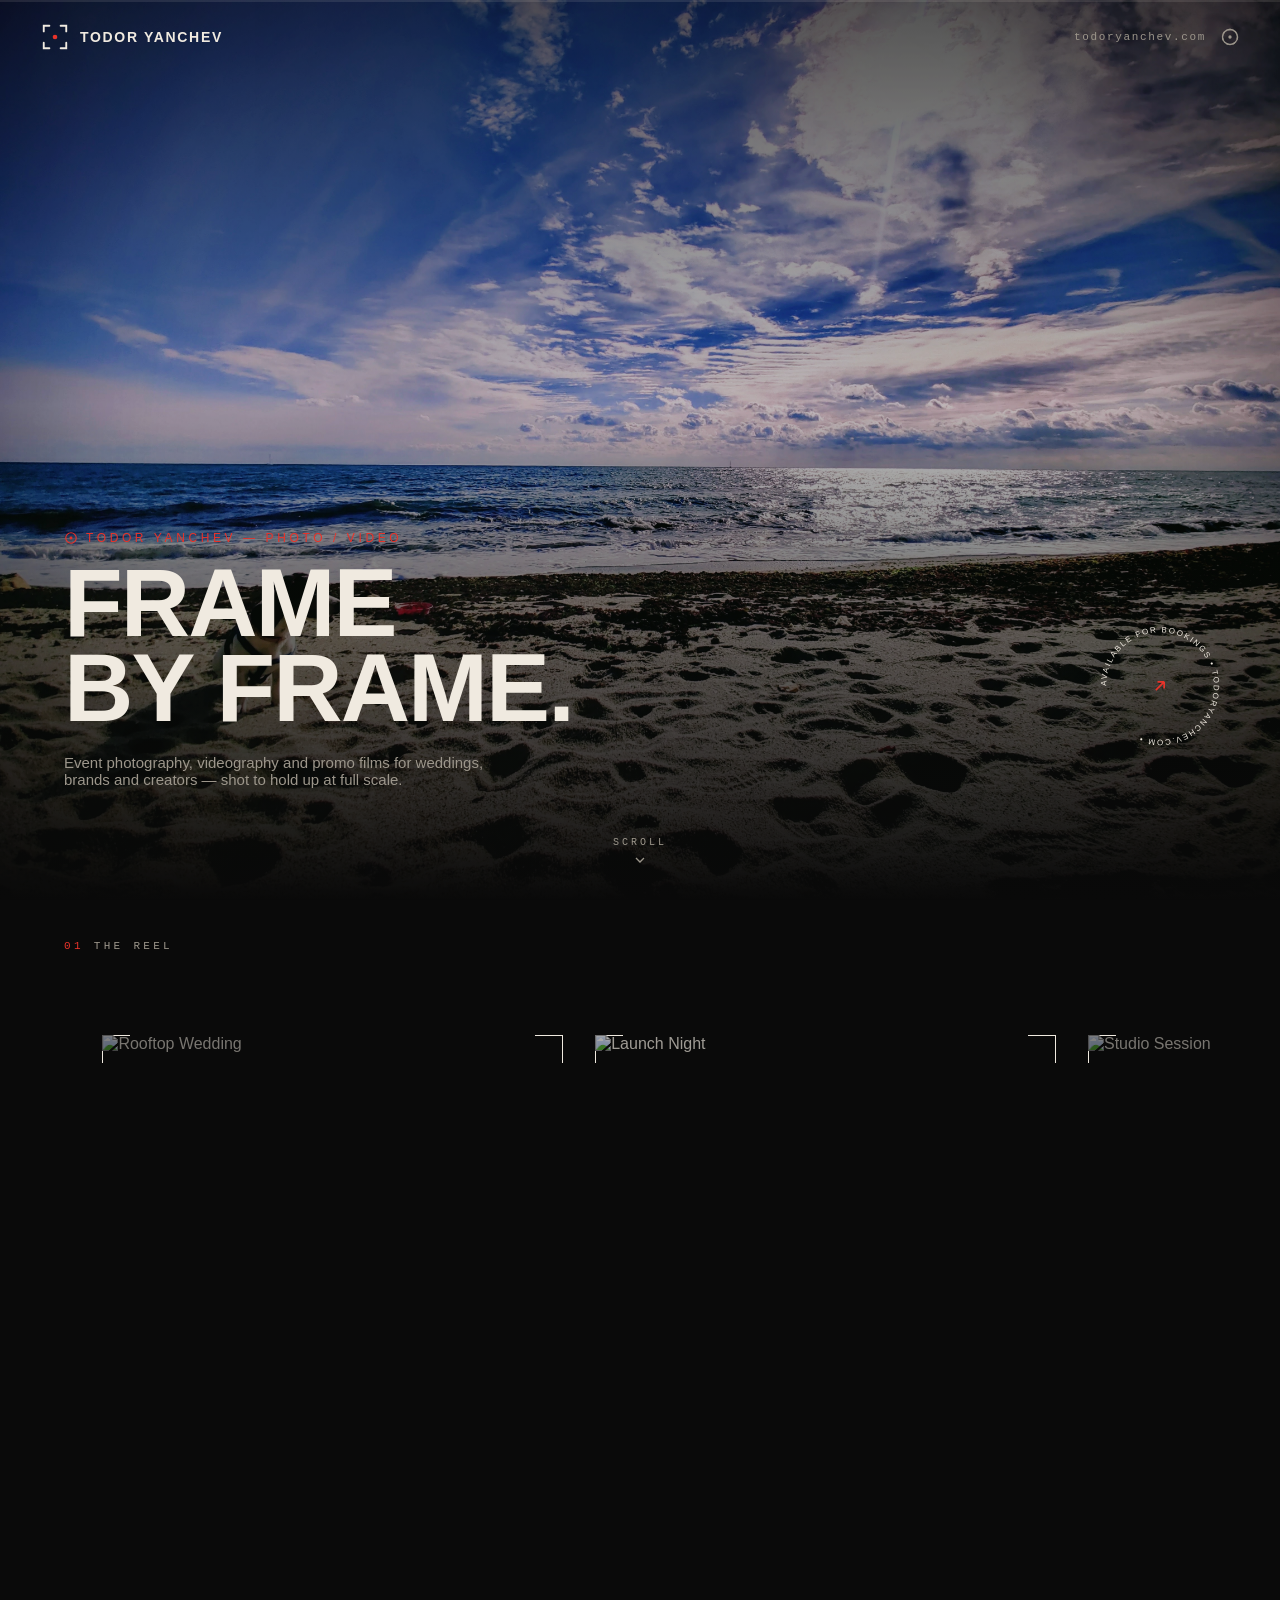
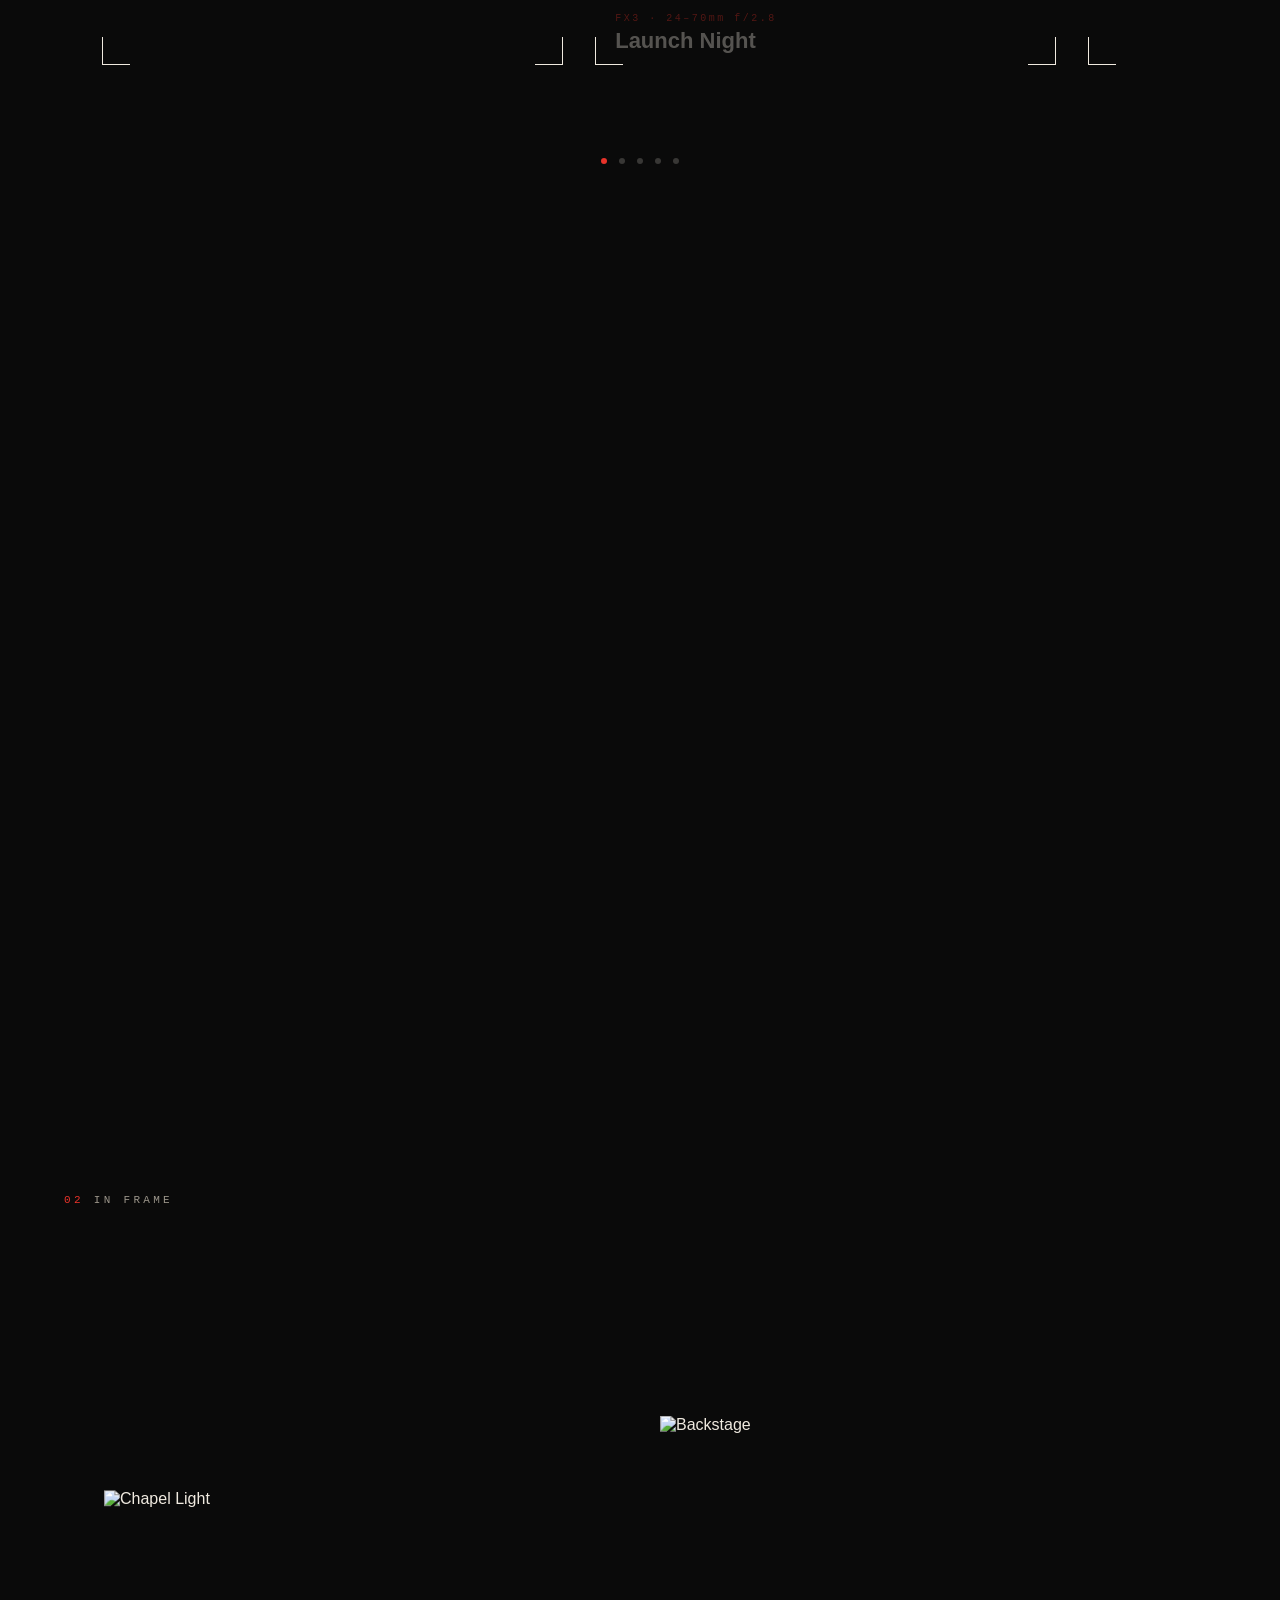
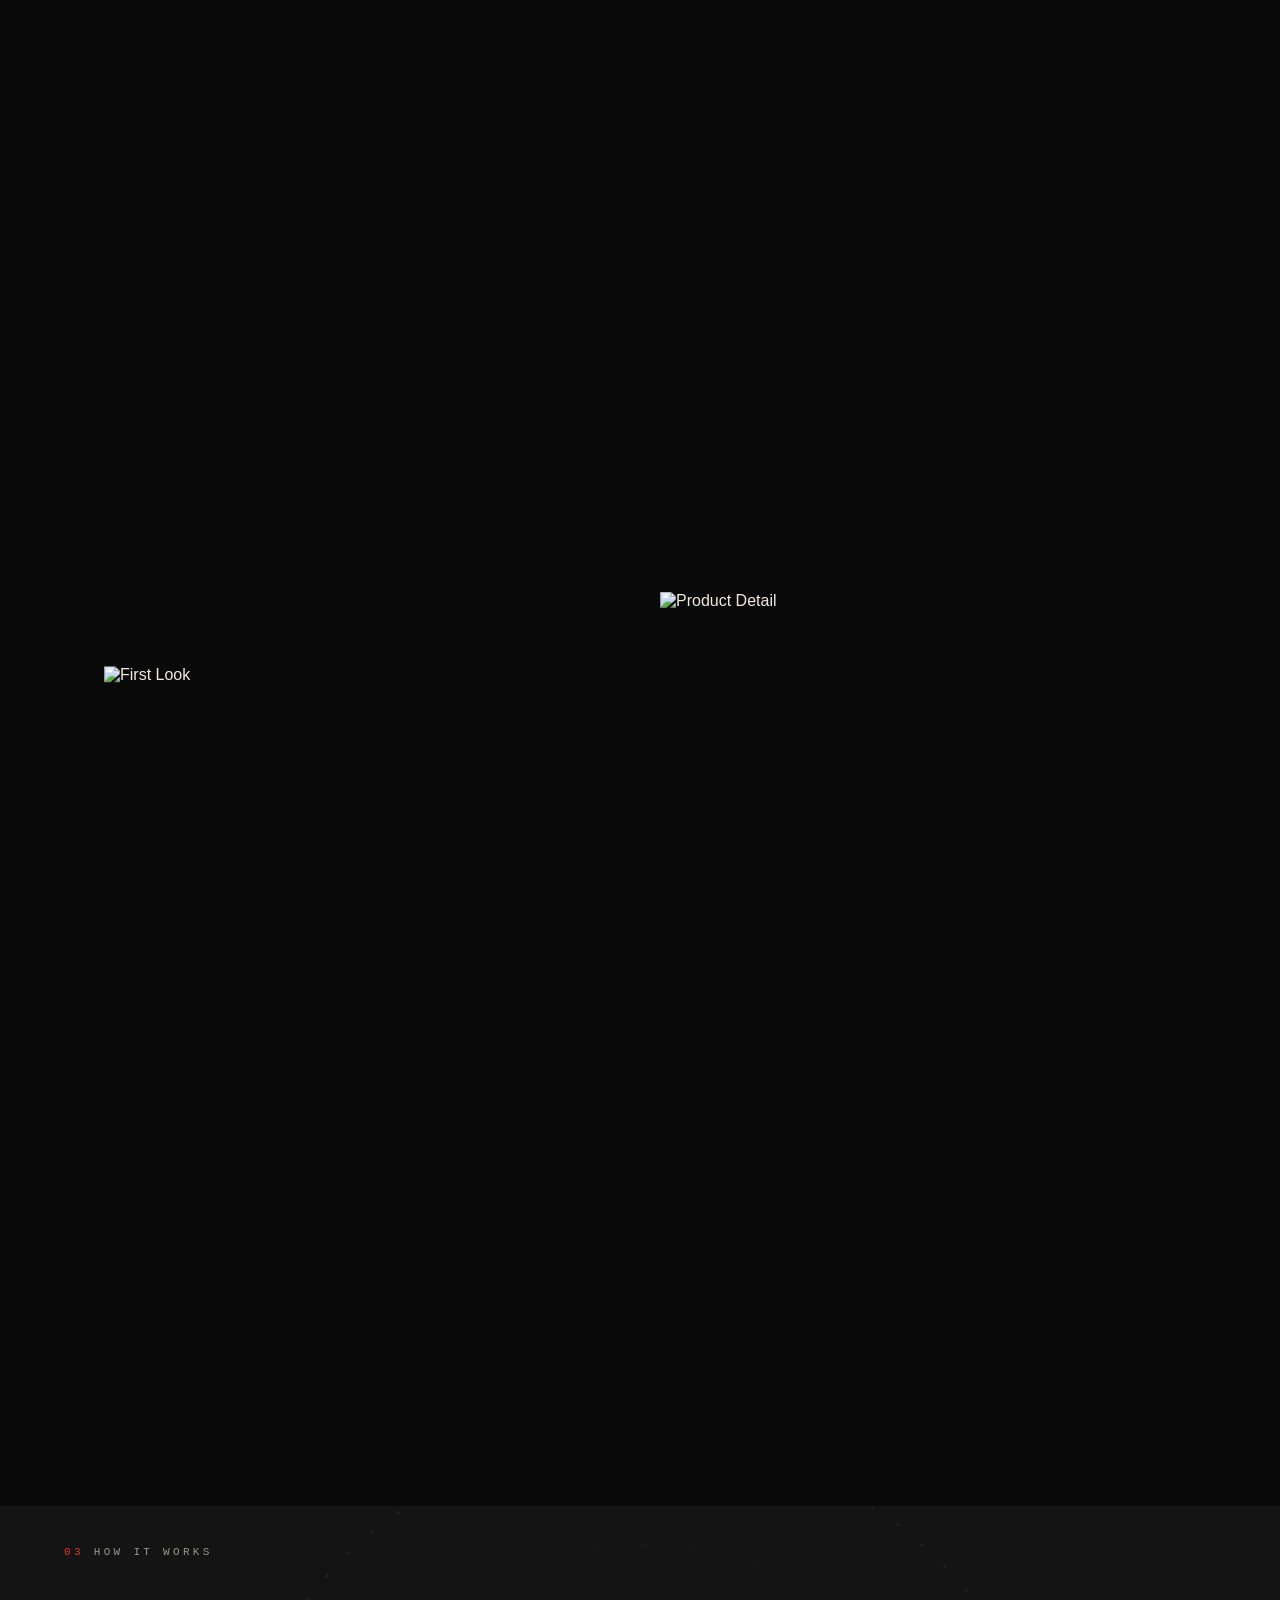
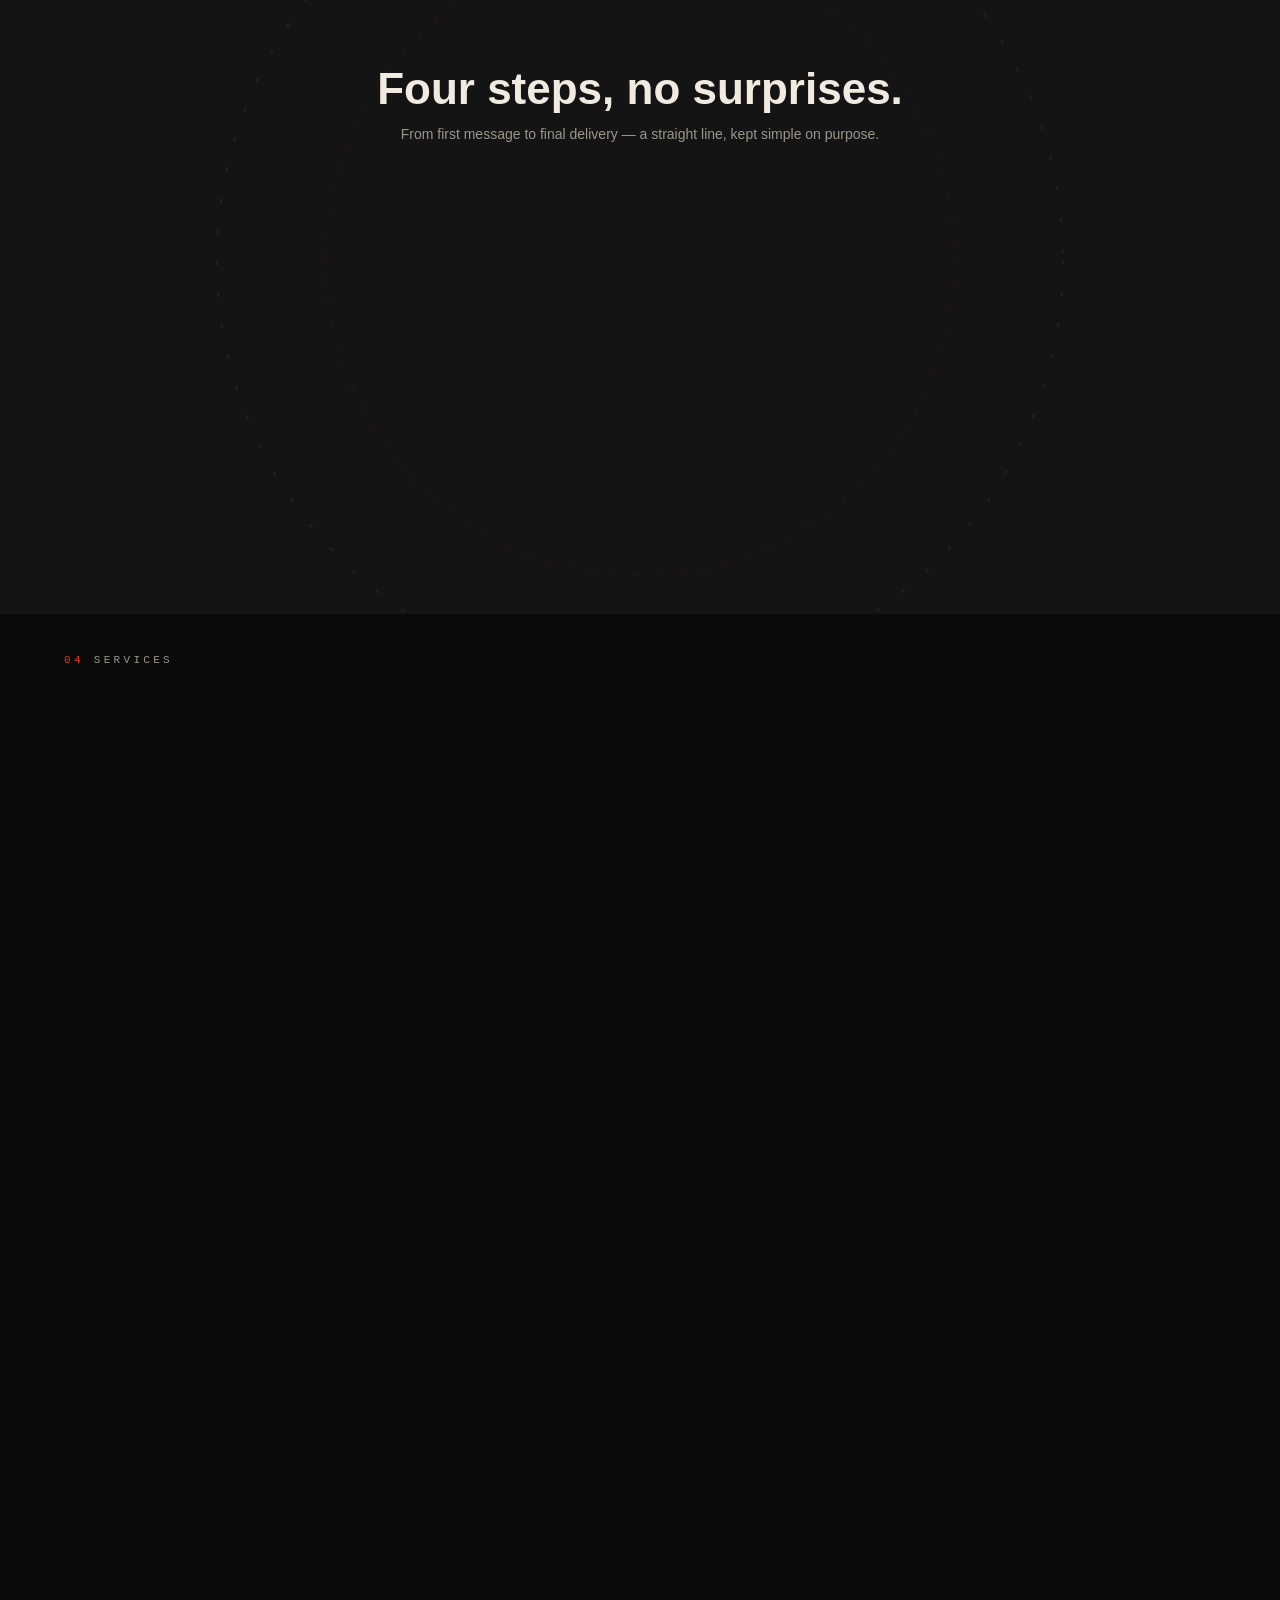
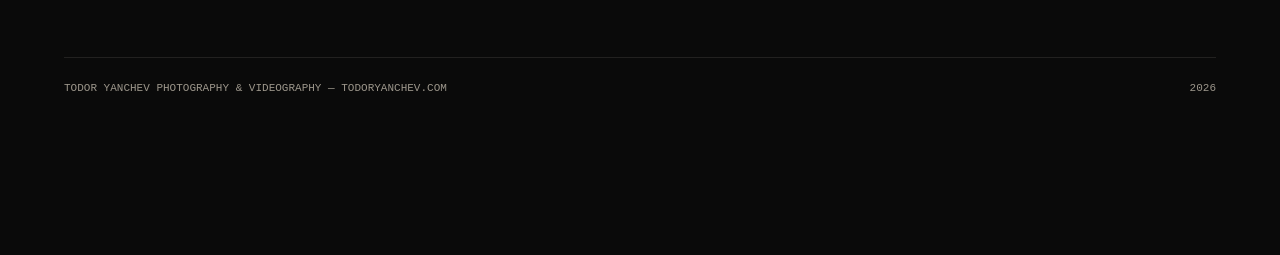
==== commit adc32aec: "Update index.html" ====
--- a/index.html
+++ b/index.html
@@ -2,183 +2,1309 @@
 <html lang="bg">
 
 <head>
-  <meta charset="UTF-8">
-  <meta name="viewport" content="width=device-width, initial-scale=1.0">
-  <title>Todor Yanchev — Photography &amp; Videography</title>
-
-  <!-- Preconnect & Clean Font Imports -->
-  <link rel="preconnect" href="https://fonts.googleapis.com">
-  <link rel="preconnect" href="https://fonts.gstatic.com" crossorigin>
-  <link
-    href="https://fonts.googleapis.com/css2?family=JetBrains+Mono:wght@400;500;600&family=Manrope:wght@400;500;600;700&family=Unbounded:wght@400;600;700;900&display=swap"
-    rel="stylesheet">
-  <link href="./style.css" rel="stylesheet">
-
+  <meta charset="UTF-8" />
+  <meta name="viewport" content="width=device-width, initial-scale=1.0" />
+  <title>TODOR YANCHEV — Photography &amp; Videography</title>
+  <meta name="description" content="Todor Yanchev — event photography, videography and promo films. todoryanchev.com" />
+  <meta property="og:site_name" content="todoryanchev.com" />
+  <meta property="og:title" content="TODOR YANCHEV" />
+  <meta property="og:type" content="website" />
+  <link rel="icon" type="image/svg+xml"
+    href="data:image/svg+xml,%3Csvg xmlns='http://www.w3.org/2000/svg' viewBox='0 0 64 64'%3E%3Crect width='64' height='64' rx='12' fill='%230A0A0A'/%3E%3Cpath d='M8 20V8h12M44 8h12v12M56 44v12H44M20 56H8V44' stroke='%23F0EAE0' stroke-width='4' fill='none' stroke-linecap='round'/%3E%3Ccircle cx='32' cy='32' r='6' fill='%23E8332A'/%3E%3C/svg%3E" />
+  <style>
+    :root {
+      --void: #0A0A0A;
+      --void-soft: #141414;
+      --red: #E8332A;
+      --bone: #F0EAE0;
+      --bone-dim: #9C968B;
+    }
+
+    * {
+      box-sizing: border-box;
+      margin: 0;
+      padding: 0;
+    }
+
+    html {
+      scroll-behavior: auto;
+    }
+
+    body {
+      background: var(--void);
+      color: var(--bone);
+      font-family: -apple-system, BlinkMacSystemFont, "Segoe UI", Roboto, Helvetica, Arial, sans-serif;
+      -webkit-font-smoothing: antialiased;
+      overflow-x: hidden;
+    }
+
+    .mono {
+      font-family: ui-monospace, SFMono-Regular, "SF Mono", Menlo, Consolas, monospace;
+    }
+
+    img {
+      display: block;
+    }
+
+    a {
+      color: inherit;
+      text-decoration: none;
+    }
+
+    svg {
+      display: block;
+    }
+
+    /* ---------- progress bar ---------- */
+    #progress-track {
+      position: fixed;
+      top: 0;
+      left: 0;
+      width: 100%;
+      height: 2px;
+      background: rgba(240, 234, 224, 0.1);
+      z-index: 60;
+    }
+
+    #progress-fill {
+      height: 100%;
+      width: 0%;
+      background: var(--red);
+    }
+
+    /* ---------- nav ---------- */
+    #nav {
+      position: fixed;
+      top: 0;
+      left: 0;
+      width: 100%;
+      z-index: 50;
+      display: flex;
+      align-items: center;
+      justify-content: space-between;
+      padding: 18px 20px;
+      transition: background 0.3s ease, border-color 0.3s ease, backdrop-filter 0.3s ease;
+      border-bottom: 1px solid transparent;
+    }
+
+    @media(min-width:768px) {
+      #nav {
+        padding: 22px 40px;
+      }
+    }
+
+    #nav.scrolled {
+      background: rgba(10, 10, 10, 0.75);
+      backdrop-filter: blur(10px);
+      -webkit-backdrop-filter: blur(10px);
+      border-bottom: 1px solid rgba(240, 234, 224, 0.08);
+    }
+
+    .nav-brand {
+      display: flex;
+      align-items: center;
+      gap: 10px;
+    }
+
+    .nav-mark {
+      flex-shrink: 0;
+    }
+
+    .nav-word {
+      font-weight: 800;
+      font-size: 14px;
+      letter-spacing: 0.12em;
+    }
+
+    .nav-right {
+      display: flex;
+      align-items: center;
+      gap: 14px;
+    }
+
+    .nav-domain {
+      font-size: 11px;
+      letter-spacing: 0.15em;
+      color: var(--bone-dim);
+      display: none;
+    }
+
+    @media(min-width:768px) {
+      .nav-domain {
+        display: inline;
+      }
+    }
+
+    .nav-aperture {
+      color: var(--bone-dim);
+      will-change: transform;
+    }
+
+    /* ---------- section label ---------- */
+    .section-label {
+      position: absolute;
+      left: 24px;
+      top: 24px;
+      z-index: 20;
+      display: flex;
+      align-items: center;
+      gap: 10px;
+      font-size: 11px;
+      letter-spacing: 0.3em;
+      color: var(--bone-dim);
+    }
+
+    .section-label span {
+      color: var(--red);
+    }
+
+    @media(min-width:768px) {
+      .section-label {
+        left: 64px;
+        top: 40px;
+      }
+    }
+
+    /* ---------- hero ---------- */
+    #hero {
+      position: relative;
+      height: 100vh;
+      width: 100%;
+      overflow: hidden;
+    }
+
+    .hero-img-wrap {
+      position: absolute;
+      inset: 0;
+      opacity: 0.75;
+      will-change: transform, opacity;
+    }
+
+    .hero-img-wrap img {
+      width: 100%;
+      height: 100%;
+      object-fit: cover;
+    }
+
+    .hero-img-wrap::after {
+      content: "";
+      position: absolute;
+      inset: 0;
+      background: linear-gradient(to top, var(--void), transparent 55%, rgba(10, 10, 10, 0.6));
+    }
+
+    .hero-text {
+      position: relative;
+      z-index: 10;
+      height: 100%;
+      display: flex;
+      flex-direction: column;
+      align-items: flex-start;
+      justify-content: flex-end;
+      padding: 0 24px 80px;
+    }
+
+    @media(min-width:768px) {
+      .hero-text {
+        padding: 0 64px 112px;
+      }
+    }
+
+    .hero-eyebrow {
+      display: flex;
+      align-items: center;
+      gap: 8px;
+      font-size: 12px;
+      letter-spacing: 0.3em;
+      color: var(--red);
+      margin-bottom: 16px;
+    }
+
+    .hero-title {
+      max-width: 900px;
+      font-size: 15vw;
+      font-weight: 900;
+      line-height: 0.88;
+      letter-spacing: -0.02em;
+    }
+
+    @media(min-width:768px) {
+      .hero-title {
+        font-size: 7.5vw;
+      }
+    }
+
+    .hero-sub {
+      margin-top: 24px;
+      max-width: 440px;
+      font-size: 15px;
+      color: var(--bone-dim);
+    }
+
+    .scroll-cue {
+      position: absolute;
+      bottom: 32px;
+      left: 50%;
+      transform: translateX(-50%);
+      z-index: 10;
+      display: flex;
+      flex-direction: column;
+      align-items: center;
+      gap: 4px;
+      color: var(--bone-dim);
+    }
+
+    .scroll-cue span {
+      font-size: 10px;
+      letter-spacing: 0.3em;
+    }
+
+    .scroll-cue svg {
+      animation: bounce 1.4s infinite;
+    }
+
+    @keyframes bounce {
+
+      0%,
+      100% {
+        transform: translateY(0);
+      }
+
+      50% {
+        transform: translateY(6px);
+      }
+    }
+
+    /* ---------- rotating "available for bookings" badge ---------- */
+    .spin-badge {
+      position: absolute;
+      right: 20px;
+      bottom: 110px;
+      z-index: 10;
+      width: 104px;
+      height: 104px;
+      opacity: 0;
+      transform: scale(0.8);
+      animation: badgeIn 0.8s ease 0.6s forwards;
+    }
+
+    @media(min-width:768px) {
+      .spin-badge {
+        right: 56px;
+        bottom: 150px;
+        width: 128px;
+        height: 128px;
+      }
+    }
+
+    @keyframes badgeIn {
+      to {
+        opacity: 1;
+        transform: scale(1);
+      }
+    }
+
+    .spin-badge-ring {
+      width: 100%;
+      height: 100%;
+      animation: spin 14s linear infinite;
+    }
+
+    @keyframes spin {
+      from {
+        transform: rotate(0deg);
+      }
+
+      to {
+        transform: rotate(360deg);
+      }
+    }
+
+    .spin-badge-center {
+      position: absolute;
+      inset: 0;
+      display: flex;
+      align-items: center;
+      justify-content: center;
+      color: var(--red);
+    }
+
+    /* ---------- pinned horizontal reel ---------- */
+    #reel-section {
+      position: relative;
+      background: var(--void);
+      height: 400vh;
+    }
+
+    .reel-sticky {
+      position: sticky;
+      top: 0;
+      height: 100vh;
+      overflow: hidden;
+    }
+
+    .reel-viewport {
+      display: flex;
+      align-items: center;
+      height: 100%;
+    }
+
+    #reel-row {
+      display: flex;
+      gap: 20px;
+      padding: 0 6vw;
+      will-change: transform;
+    }
+
+    @media(min-width:768px) {
+      #reel-row {
+        gap: 32px;
+        padding: 0 8vw;
+      }
+    }
+
+    .reel-card {
+      position: relative;
+      flex-shrink: 0;
+      height: 64vh;
+      width: 74vw;
+      overflow: hidden;
+    }
+
+    @media(min-width:768px) {
+      .reel-card {
+        height: 70vh;
+        width: 36vw;
+      }
+    }
+
+    .reel-card img {
+      width: 100%;
+      height: 100%;
+      object-fit: cover;
+      filter: brightness(0.5);
+    }
+
+    .reel-corner {
+      position: absolute;
+      width: 28px;
+      height: 28px;
+      border-color: rgba(232, 51, 42, 0.7);
+      pointer-events: none;
+    }
+
+    .reel-corner.tl {
+      left: 0;
+      top: 0;
+      border-left: 1px solid;
+      border-top: 1px solid;
+    }
+
+    .reel-corner.tr {
+      right: 0;
+      top: 0;
+      border-right: 1px solid;
+      border-top: 1px solid;
+    }
+
+    .reel-corner.bl {
+      left: 0;
+      bottom: 0;
+      border-left: 1px solid;
+      border-bottom: 1px solid;
+    }
+
+    .reel-corner.br {
+      right: 0;
+      bottom: 0;
+      border-right: 1px solid;
+      border-bottom: 1px solid;
+    }
+
+    .reel-caption {
+      position: absolute;
+      left: 0;
+      right: 0;
+      bottom: 0;
+      padding: 20px;
+      opacity: 0;
+    }
+
+    .reel-caption .tag {
+      font-size: 10px;
+      letter-spacing: 0.25em;
+      color: var(--red);
+    }
+
+    .reel-caption h3 {
+      margin-top: 4px;
+      font-size: 22px;
+      font-weight: 700;
+    }
+
+    .reel-caption p {
+      margin-top: 4px;
+      font-size: 12px;
+      color: var(--bone-dim);
+    }
+
+    #tally {
+      position: absolute;
+      bottom: 24px;
+      left: 50%;
+      transform: translateX(-50%);
+      z-index: 20;
+      display: flex;
+      align-items: center;
+      gap: 12px;
+    }
+
+    @media(min-width:768px) {
+      #tally {
+        bottom: 36px;
+      }
+    }
+
+    .tally-dot {
+      width: 6px;
+      height: 6px;
+      border-radius: 50%;
+      background: rgba(240, 234, 224, 0.2);
+      transition: background 0.15s;
+    }
+
+    /* ---------- parallax / reveal grid ---------- */
+    #parallax {
+      position: relative;
+      background: var(--void);
+      padding: 112px 0;
+    }
+
+    @media(min-width:768px) {
+      #parallax {
+        padding: 160px 0;
+      }
+    }
+
+    .parallax-grid {
+      max-width: 1200px;
+      margin: 0 auto;
+      padding: 64px 24px 0;
+      display: grid;
+      grid-template-columns: 1fr 1fr;
+      gap: 20px;
+    }
+
+    @media(min-width:768px) {
+      .parallax-grid {
+        gap: 40px;
+        padding: 64px 64px 0;
+      }
+    }
+
+    .parallax-col {
+      display: flex;
+      flex-direction: column;
+      gap: 56px;
+    }
+
+    @media(min-width:768px) {
+      .parallax-col {
+        gap: 80px;
+      }
+    }
+
+    .parallax-col.bg {
+      padding-top: 64px;
+    }
+
+    @media(min-width:768px) {
+      .parallax-col.bg {
+        padding-top: 96px;
+      }
+    }
+
+    .parallax-img-wrap {
+      overflow: hidden;
+      will-change: transform;
+    }
+
+    .parallax-img-wrap img {
+      width: 100%;
+      aspect-ratio: 4/5;
+      object-fit: cover;
+    }
+
+    .parallax-caption {
+      margin-top: 12px;
+      opacity: 0;
+    }
+
+    .parallax-caption h4 {
+      font-size: 18px;
+      font-weight: 700;
+    }
+
+    .parallax-caption p {
+      margin-top: 4px;
+      font-size: 12px;
+      color: var(--bone-dim);
+    }
+
+    /* ---------- process (rotate-in reveal) ---------- */
+    #process {
+      position: relative;
+      background: var(--void-soft);
+      padding: 112px 0;
+      overflow: hidden;
+    }
+
+    @media(min-width:768px) {
+      #process {
+        padding: 160px 0;
+      }
+    }
+
+    .process-ring {
+      position: absolute;
+      top: 50%;
+      left: 50%;
+      width: 900px;
+      height: 900px;
+      margin: -450px 0 0 -450px;
+      opacity: 0.05;
+      pointer-events: none;
+      animation: spin 60s linear infinite;
+    }
+
+    .process-heading {
+      position: relative;
+      max-width: 640px;
+      margin: 0 auto;
+      padding: 0 24px 56px;
+      text-align: center;
+    }
+
+    @media(min-width:768px) {
+      .process-heading {
+        padding: 0 24px 80px;
+      }
+    }
+
+    .process-heading h2 {
+      font-size: 32px;
+      font-weight: 900;
+      line-height: 1.05;
+    }
+
+    @media(min-width:768px) {
+      .process-heading h2 {
+        font-size: 44px;
+      }
+    }
+
+    .process-heading p {
+      margin-top: 14px;
+      font-size: 14px;
+      color: var(--bone-dim);
+    }
+
+    .process-grid {
+      position: relative;
+      max-width: 1200px;
+      margin: 0 auto;
+      padding: 0 24px;
+      display: grid;
+      grid-template-columns: 1fr;
+      gap: 18px;
+    }
+
+    @media(min-width:768px) {
+      .process-grid {
+        grid-template-columns: repeat(4, 1fr);
+        gap: 20px;
+        padding: 0 64px;
+      }
+    }
+
+    .process-card {
+      border: 1px solid rgba(240, 234, 224, 0.1);
+      background: var(--void);
+      padding: 28px 24px;
+      border-radius: 2px;
+      opacity: 0;
+      will-change: transform, opacity;
+    }
+
+    .process-num {
+      font-size: 11px;
+      letter-spacing: 0.2em;
+      color: var(--red);
+    }
+
+    .process-card svg {
+      color: var(--bone);
+      margin-top: 18px;
+    }
+
+    .process-card h4 {
+      margin-top: 18px;
+      font-size: 17px;
+      font-weight: 700;
+    }
+
+    .process-card p {
+      margin-top: 8px;
+      font-size: 13px;
+      color: var(--bone-dim);
+      line-height: 1.5;
+    }
+
+    /* ---------- services ---------- */
+    #services {
+      position: relative;
+      background: var(--void);
+      padding: 112px 0;
+    }
+
+    @media(min-width:768px) {
+      #services {
+        padding: 160px 0;
+      }
+    }
+
+    .services-grid {
+      max-width: 1200px;
+      margin: 0 auto;
+      padding: 64px 24px 0;
+      display: grid;
+      grid-template-columns: 1fr;
+      gap: 20px;
+    }
+
+    @media(min-width:768px) {
+      .services-grid {
+        grid-template-columns: repeat(3, 1fr);
+        gap: 24px;
+        padding: 64px 64px 0;
+      }
+    }
+
+    .service-card {
+      border: 1px solid rgba(240, 234, 224, 0.1);
+      background: var(--void-soft);
+      padding: 32px;
+      border-radius: 2px;
+      opacity: 0;
+    }
+
+    .service-card svg {
+      color: var(--red);
+    }
+
+    .service-card h4 {
+      margin-top: 24px;
+      font-size: 20px;
+      font-weight: 700;
+    }
+
+    .service-card p {
+      margin-top: 8px;
+      font-size: 14px;
+      color: var(--bone-dim);
+    }
+
+    /* ---------- contact ---------- */
+    #contact {
+      position: relative;
+      background: var(--void);
+      padding: 112px 24px;
+    }
+
+    @media(min-width:768px) {
+      #contact {
+        padding: 160px 64px;
+      }
+    }
+
+    .contact-fade {
+      opacity: 0;
+    }
+
+    .contact-eyebrow {
+      font-size: 12px;
+      letter-spacing: 0.3em;
+      color: var(--red);
+    }
+
+    .contact-title {
+      margin-top: 16px;
+      max-width: 640px;
+      font-size: 40px;
+      font-weight: 900;
+      line-height: 0.95;
+    }
+
+    @media(min-width:768px) {
+      .contact-title {
+        font-size: 64px;
+      }
+    }
+
+    .contact-links {
+      margin-top: 40px;
+      display: flex;
+      flex-wrap: wrap;
+      gap: 16px 40px;
+      font-size: 14px;
+      color: var(--bone-dim);
+    }
+
+    .contact-links a {
+      display: flex;
+      align-items: center;
+      gap: 8px;
+    }
+
+    .contact-links a:hover {
+      color: var(--bone);
+    }
+
+    .contact-item {
+      display: flex;
+      align-items: center;
+      gap: 8px;
+    }
+
+    .footer-row {
+      margin-top: 96px;
+      padding-top: 24px;
+      border-top: 1px solid rgba(240, 234, 224, 0.1);
+      display: flex;
+      justify-content: space-between;
+      font-size: 11px;
+      color: var(--bone-dim);
+    }
+  </style>
 </head>
 
 <body>
 
-  <div class="site">
-    <div class="wrap">
-
-      <!-- Navigation -->
-      <nav class="site-nav">
-        <div class="brand-logo">
-          <span class="rec-dot"></span>
-          Todor <span class="thin">&nbsp;YANCHEV</span>
-        </div>
-        <div class="links">
-          <a href="#home">Начало</a>
-          <a href="#portfolio">Портфолио</a>
-          <a href="#services">Услуги</a>
-          <a href="#contact">Контакти</a>
-        </div>
-      </nav>
-
-      <main>
-        <!-- Main Hero Section -->
-        <section class="site-hero" id="home">
-          <div>
-            <h1>Кадри за<br>твоята история.</h1>
-            <p>Фотография и филм за сватби, бизнес събития и рекламни кампании — направени за екрана и социалните мрежи.
-            </p>
-            <a href="#portfolio" class="cta">Виж портфолио</a>
-          </div>
-          <div class="visual">
-            <div class="play">
-              <iframe
-                src="https://www.youtube.com/embed/BaR7aVOiDiM?autoplay=1&mute=1&controls=0&loop=1&playlist=BaR7aVOiDiM"
-                title="YouTube Short" frameborder="0"
-                allow="accelerometer; autoplay; clipboard-write; encrypted-media; gyroscope; picture-in-picture"
-                allowfullscreen>
-              </iframe>
+  <div id="progress-track">
+    <div id="progress-fill"></div>
+  </div>
+
+  <!-- ================= NAV ================= -->
+  <nav id="nav">
+    <a href="#hero" class="nav-brand">
+      <svg class="nav-mark" width="30" height="30" viewBox="0 0 64 64">
+        <path d="M8 20V8h12M44 8h12v12M56 44v12H44M20 56H8V44" fill="none" stroke="#F0EAE0" stroke-width="4"
+          stroke-linecap="round" />
+        <circle cx="32" cy="32" r="5" fill="#E8332A" />
+      </svg>
+      <span class="nav-word">TODOR YANCHEV</span>
+    </a>
+    <div class="nav-right">
+      <span class="nav-domain mono">todoryanchev.com</span>
+      <svg class="nav-aperture" id="nav-aperture" width="20" height="20" viewBox="0 0 24 24" fill="none"
+        stroke="currentColor" stroke-width="1.6">
+        <circle cx="12" cy="12" r="9" />
+        <circle cx="12" cy="12" r="9" stroke-dasharray="3 5" />
+        <circle cx="12" cy="12" r="2" fill="currentColor" stroke="none" />
+      </svg>
+    </div>
+  </nav>
+
+  <!-- ================= HERO ================= -->
+  <section id="hero">
+    <div class="hero-img-wrap">
+      <img src="/IMG_20250928_100509~2-EFFECTS.jpg" alt="" />
+    </div>
+    <div class="hero-text">
+      <div class="hero-eyebrow">
+        <svg width="14" height="14" viewBox="0 0 24 24" fill="none" stroke="currentColor" stroke-width="2">
+          <circle cx="12" cy="12" r="9" />
+          <circle cx="12" cy="12" r="2.5" fill="currentColor" stroke="none" />
+        </svg>
+        TODOR YANCHEV — PHOTO / VIDEO
+      </div>
+      <h1 class="hero-title">FRAME<br />BY FRAME.</h1>
+      <p class="hero-sub">Event photography, videography and promo films for weddings, brands and creators — shot to
+        hold up at full scale.</p>
+    </div>
+
+    <!-- rotating badge: continuous CSS spin + scroll-linked fade -->
+    <div class="spin-badge">
+      <svg class="spin-badge-ring" viewBox="0 0 200 200">
+        <defs>
+          <path id="badgeCircle" d="M100,100 m-84,0 a84,84 0 1,1 168,0 a84,84 0 1,1 -168,0" />
+        </defs>
+        <text font-size="12.5" fill="#F0EAE0" letter-spacing="2.5">
+          <textPath href="#badgeCircle">AVAILABLE FOR BOOKINGS • TODORYANCHEV.COM • </textPath>
+        </text>
+      </svg>
+      <div class="spin-badge-center">
+        <svg width="20" height="20" viewBox="0 0 24 24" fill="none" stroke="currentColor" stroke-width="2">
+          <path d="M7 17L17 7M17 7H9M17 7V15" />
+        </svg>
+      </div>
+    </div>
+
+    <div class="scroll-cue">
+      <span class="mono">SCROLL</span>
+      <svg width="16" height="16" viewBox="0 0 24 24" fill="none" stroke="currentColor" stroke-width="2">
+        <path d="M6 9l6 6 6-6" />
+      </svg>
+    </div>
+  </section>
+
+  <!-- ================= PINNED HORIZONTAL REEL ================= -->
+  <section id="reel-section">
+    <div class="reel-sticky">
+      <div class="section-label mono"><span>01</span> THE REEL</div>
+      <div class="reel-viewport">
+        <div id="reel-row">
+          <div class="reel-card" data-tag="PHOTO — WEDDING" data-title="Rooftop Wedding"
+            data-gear="Sony A7IV · 35mm f/1.4">
+            <div class="reel-corner tl"></div>
+            <div class="reel-corner tr"></div>
+            <div class="reel-corner bl"></div>
+            <div class="reel-corner br"></div>
+            <img src="https://picsum.photos/seed/reel1/1000/1300" alt="Rooftop Wedding" />
+            <div class="reel-caption">
+              <p class="tag mono"></p>
+              <h3></h3>
+              <p class="mono"></p>
             </div>
           </div>
-        </section>
-
-        <!-- Services Row -->
-        <section class="services-row" id="services">
-          <article class="service-cell">
-            <div class="tag2">Сватби</div>
-            <h3>Сватбен ден</h3>
-            <p>Пълно отразяване от подготовка до първи танц.</p>
-          </article>
-          <article class="service-cell">
-            <div class="tag2">Бизнес</div>
-            <h3>Събития</h3>
-            <p>Конференции, откривания, корпоративни партита.</p>
-          </article>
-          <article class="service-cell">
-            <div class="tag2">Реклама</div>
-            <h3>Кампании</h3>
-            <p>Видео съдържание за магазини и инфлуенсъри.</p>
-          </article>
-        </section>
-
-        <!-- Film Sprocket Divider -->
-        <div class="sprocket" aria-hidden="true">
-          <span></span><span></span><span></span><span></span><span></span><span></span><span></span><span></span><span></span><span></span>
-          <span></span><span></span><span></span><span></span><span></span><span></span><span></span><span></span><span></span><span></span>
-          <span></span><span></span><span></span><span></span><span></span><span></span><span></span><span></span><span></span><span></span>
-        </div>
-
-        <!-- Personal Brand Hero -->
-        <section class="hero">
-          <div>
-            <div class="rec-line"><span class="rec-dot"></span>REC — Photo / Film</div>
-            <div class="wordmark">TODOR<br><span class="thin">YANCHEV</span></div>
-            <p class="subline">Заснемам моменти, които не се повтарят — сватби, бизнес събития и рекламно съдържание за
-              марки и инфлуенсъри.</p>
-            <div class="hero-tags">Сватби · Кръщенета · Бизнес събития · Реклама · Варна</div>
-          </div>
-          <div class="about-frame frame always">
-            <span class="c tl"></span><span class="c tr"></span>
-            <span class="c bl"></span><span class="c br"></span>
-            <span class="tag">TODOR_YANCHEV.JPG</span>
-          </div>
-        </section>
-
-        <!-- Film Sprocket Divider -->
-        <div class="sprocket" aria-hidden="true">
-          <span></span><span></span><span></span><span></span><span></span><span></span><span></span><span></span><span></span><span></span>
-          <span></span><span></span><span></span><span></span><span></span><span></span><span></span><span></span><span></span><span></span>
-          <span></span><span></span><span></span><span></span><span></span><span></span><span></span><span></span><span></span><span></span>
-        </div>
-
-        <!-- Portfolio Grid Section -->
-        <section class="bordered" id="portfolio">
-          <div class="frame-no">Кадър 009 / Портфолио — решетка</div>
-          <div class="portfolio-grid">
-            <div class="p-tile tall fr">
-              <div class="ph wedding"></div>
-              <div class="tag"><span>Сватба</span></div>
-            </div>
-            <div class="p-tile fr">
-              <div class="ph event"></div>
-              <div class="tag"><span>Събитие</span></div>
-            </div>
-            <div class="p-tile fr">
-              <div class="ph commercial"></div>
-              <div class="play" style="width:22px;height:22px;"></div>
-              <div class="tag"><span>Реклама</span></div>
-            </div>
-            <div class="p-tile tall fr">
-              <div class="ph reel"></div>
-              <div class="play" style="width:22px;height:22px;"></div>
-              <div class="tag"><span>Reel</span></div>
-            </div>
-            <div class="p-tile fr">
-              <div class="ph event"></div>
-              <div class="tag"><span>Бизнес</span></div>
-            </div>
-            <div class="p-tile fr">
-              <div class="ph wedding"></div>
-              <div class="tag"><span>Сватба</span></div>
-            </div>
-            <div class="p-tile fr">
-              <div class="ph commercial"></div>
-              <div class="tag"><span>Реклама</span></div>
+          <div class="reel-card" data-tag="VIDEO — BRAND PROMO" data-title="Launch Night"
+            data-gear="FX3 · 24–70mm f/2.8">
+            <div class="reel-corner tl"></div>
+            <div class="reel-corner tr"></div>
+            <div class="reel-corner bl"></div>
+            <div class="reel-corner br"></div>
+            <img src="https://picsum.photos/seed/reel2/1000/1300" alt="Launch Night" />
+            <div class="reel-caption">
+              <p class="tag mono"></p>
+              <h3></h3>
+              <p class="mono"></p>
             </div>
           </div>
-        </section>
-
-        <!-- Contact Section -->
-        <section class="contact bordered" id="contact">
-          <div class="eyebrow">Запитване</div>
-          <h2 class="section-title">Хайде да заснемем нещо.</h2>
-          <div class="contact-row">
-            <div class="contact-links">
-              <a href="mailto:yanchev.todor@gmail.com">yanchev.todor@gmail.com</a>
-              <a href="tel:+359878809454">+359 878 809 454</a>
-            </div>
-            <div class="contact-meta">
-              ВАРНА, БЪЛГАРИЯ<br>
-              НА РАЗПОЛОЖЕНИЕ ЗА ПЪТУВАНЕ<br>
-              INSTAGRAM · FACEBOOK · LINKEDIN
+          <div class="reel-card" data-tag="PHOTO — INFLUENCER" data-title="Studio Session"
+            data-gear="A7IV · 85mm f/1.8">
+            <div class="reel-corner tl"></div>
+            <div class="reel-corner tr"></div>
+            <div class="reel-corner bl"></div>
+            <div class="reel-corner br"></div>
+            <img src="https://picsum.photos/seed/reel3/1000/1300" alt="Studio Session" />
+            <div class="reel-caption">
+              <p class="tag mono"></p>
+              <h3></h3>
+              <p class="mono"></p>
             </div>
           </div>
-        </section>
-      </main>
-
-      <!-- Footer -->
-      <footer>
-        <div class="foot-row">
-          <div class="brand-logo">
-            <span class="rec-dot"></span>
-            Todor <span class="thin">&nbsp;YANCHEV</span>
+          <div class="reel-card" data-tag="VIDEO — EVENT" data-title="Grand Opening" data-gear="FX3 · 16–35mm f/2.8">
+            <div class="reel-corner tl"></div>
+            <div class="reel-corner tr"></div>
+            <div class="reel-corner bl"></div>
+            <div class="reel-corner br"></div>
+            <img src="https://picsum.photos/seed/reel4/1000/1300" alt="Grand Opening" />
+            <div class="reel-caption">
+              <p class="tag mono"></p>
+              <h3></h3>
+              <p class="mono"></p>
+            </div>
           </div>
-          <div class="foot-links">
-            <a href="#">Instagram</a>
-            <a href="#">Facebook</a>
-            <a href="#">LinkedIn</a>
+          <div class="reel-card" data-tag="PHOTO — EDITORIAL" data-title="Autumn Editorial"
+            data-gear="A7IV · 50mm f/1.2">
+            <div class="reel-corner tl"></div>
+            <div class="reel-corner tr"></div>
+            <div class="reel-corner bl"></div>
+            <div class="reel-corner br"></div>
+            <img src="https://picsum.photos/seed/reel5/1000/1300" alt="Autumn Editorial" />
+            <div class="reel-caption">
+              <p class="tag mono"></p>
+              <h3></h3>
+              <p class="mono"></p>
+            </div>
           </div>
-          <div class="copy">© 2026 TODOR YANCHEV — ALL RIGHTS RESERVED</div>
         </div>
-      </footer>
-
+      </div>
+      <div id="tally"></div>
     </div>
-  </div>
-
+  </section>
+
+  <!-- ================= PARALLAX / REVEAL GRID ================= -->
+  <section id="parallax">
+    <div class="section-label mono"><span>02</span> IN FRAME</div>
+    <div class="parallax-grid">
+      <div class="parallax-col bg">
+        <div class="parallax-card" data-speed="0.18">
+          <div class="parallax-img-wrap"><img src="https://picsum.photos/seed/bg1/900/1100" alt="Chapel Light" /></div>
+          <div class="parallax-caption">
+            <h4>Chapel Light</h4>
+            <p class="mono">1/200 · f/2.0 · ISO 200</p>
+          </div>
+        </div>
+        <div class="parallax-card" data-speed="0.18">
+          <div class="parallax-img-wrap"><img src="https://picsum.photos/seed/bg2/900/1100" alt="First Look" /></div>
+          <div class="parallax-caption">
+            <h4>First Look</h4>
+            <p class="mono">1/320 · f/1.8 · ISO 400</p>
+          </div>
+        </div>
+      </div>
+      <div class="parallax-col">
+        <div class="parallax-card" data-speed="0.42">
+          <div class="parallax-img-wrap"><img src="https://picsum.photos/seed/fg1/900/1100" alt="Backstage" /></div>
+          <div class="parallax-caption">
+            <h4>Backstage</h4>
+            <p class="mono">1/125 · f/2.8 · ISO 800</p>
+          </div>
+        </div>
+        <div class="parallax-card" data-speed="0.42">
+          <div class="parallax-img-wrap"><img src="https://picsum.photos/seed/fg2/900/1100" alt="Product Detail" />
+          </div>
+          <div class="parallax-caption">
+            <h4>Product Detail</h4>
+            <p class="mono">1/250 · f/4.0 · ISO 100</p>
+          </div>
+        </div>
+      </div>
+    </div>
+  </section>
+
+  <!-- ================= PROCESS (rotate-in reveal) ================= -->
+  <section id="process">
+    <svg class="process-ring" viewBox="0 0 200 200">
+      <circle cx="100" cy="100" r="94" fill="none" stroke="#F0EAE0" stroke-width="0.5" stroke-dasharray="1 6" />
+      <circle cx="100" cy="100" r="70" fill="none" stroke="#E8332A" stroke-width="0.5" stroke-dasharray="1 4" />
+    </svg>
+    <div class="section-label mono"><span>03</span> HOW IT WORKS</div>
+    <div class="process-heading">
+      <h2>Four steps, no surprises.</h2>
+      <p>From first message to final delivery — a straight line, kept simple on purpose.</p>
+    </div>
+    <div class="process-grid">
+      <div class="process-card" data-rot="-1">
+        <p class="process-num mono">01</p>
+        <svg width="24" height="24" viewBox="0 0 24 24" fill="none" stroke="currentColor" stroke-width="2">
+          <rect x="3" y="5" width="18" height="14" rx="2" />
+          <path d="M3 7l9 6 9-6" />
+        </svg>
+        <h4>Discovery Call</h4>
+        <p>A short call to lock the date, the look, and what "done" means for your event.</p>
+      </div>
+      <div class="process-card" data-rot="1">
+        <p class="process-num mono">02</p>
+        <svg width="24" height="24" viewBox="0 0 24 24" fill="none" stroke="currentColor" stroke-width="2">
+          <rect x="3" y="7" width="18" height="13" rx="2" />
+          <path d="M8 7l1.5-3h5L16 7" />
+          <circle cx="12" cy="13.5" r="3.5" />
+        </svg>
+        <h4>Shoot Day</h4>
+        <p>On site, low-profile, and ready for whatever the day actually does.</p>
+      </div>
+      <div class="process-card" data-rot="-1">
+        <p class="process-num mono">03</p>
+        <svg width="24" height="24" viewBox="0 0 24 24" fill="none" stroke="currentColor" stroke-width="2">
+          <rect x="2" y="5" width="15" height="14" rx="2" />
+          <path d="M17 9l5-3v12l-5-3z" />
+        </svg>
+        <h4>Edit &amp; Color</h4>
+        <p>A tight, consistent pass — no filters that fight the moment.</p>
+      </div>
+      <div class="process-card" data-rot="1">
+        <p class="process-num mono">04</p>
+        <svg width="24" height="24" viewBox="0 0 24 24" fill="none" stroke="currentColor" stroke-width="2">
+          <path d="M21 15v4a2 2 0 0 1-2 2H5a2 2 0 0 1-2-2v-4M7 10l5 5 5-5M12 15V3" />
+        </svg>
+        <h4>Delivery</h4>
+        <p>Full-res gallery and cuts, delivered on a clear timeline — every time.</p>
+      </div>
+    </div>
+  </section>
+
+  <!-- ================= SERVICES ================= -->
+  <section id="services">
+    <div class="section-label mono"><span>04</span> SERVICES</div>
+    <div class="services-grid">
+      <div class="service-card">
+        <svg width="26" height="26" viewBox="0 0 24 24" fill="none" stroke="currentColor" stroke-width="2">
+          <rect x="3" y="7" width="18" height="13" rx="2" />
+          <path d="M8 7l1.5-3h5L16 7" />
+          <circle cx="12" cy="13.5" r="3.5" />
+        </svg>
+        <h4>Event Photography</h4>
+        <p>Weddings and business events, shot documentary-first with a fast, unobtrusive style.</p>
+      </div>
+      <div class="service-card">
+        <svg width="26" height="26" viewBox="0 0 24 24" fill="none" stroke="currentColor" stroke-width="2">
+          <rect x="2" y="5" width="15" height="14" rx="2" />
+          <path d="M17 9l5-3v12l-5-3z" />
+        </svg>
+        <h4>Videography</h4>
+        <p>Promo films and highlight reels, cut for the platforms they'll actually live on.</p>
+      </div>
+      <div class="service-card">
+        <svg width="26" height="26" viewBox="0 0 24 24" fill="none" stroke="currentColor" stroke-width="2">
+          <circle cx="12" cy="12" r="9" />
+          <circle cx="12" cy="12" r="2.5" fill="currentColor" stroke="none" />
+        </svg>
+        <h4>Influencer Content</h4>
+        <p>Fast-turnaround content days for creators and stores that need volume without losing quality.</p>
+      </div>
+    </div>
+  </section>
+
+  <!-- ================= CONTACT / FOOTER ================= -->
+  <section id="contact">
+    <div class="contact-fade">
+      <div class="contact-eyebrow mono">05 — CONTACT</div>
+      <h2 class="contact-title">LET'S SHOOT<br />SOMETHING REAL.</h2>
+      <div class="contact-links mono">
+        <a href="mailto:hello@todoryanchev.com">
+          <svg width="16" height="16" viewBox="0 0 24 24" fill="none" stroke="currentColor" stroke-width="2">
+            <rect x="3" y="5" width="18" height="14" rx="2" />
+            <path d="M3 7l9 6 9-6" />
+          </svg>
+          hello@todoryanchev.com
+        </a>
+        <span class="contact-item">
+          <svg width="16" height="16" viewBox="0 0 24 24" fill="none" stroke="currentColor" stroke-width="2">
+            <path d="M12 21s-7-7.2-7-12a7 7 0 0 1 14 0c0 4.8-7 12-7 12z" />
+            <circle cx="12" cy="9" r="2.5" />
+          </svg>
+          Available for travel
+        </span>
+        <a href="#">
+          <svg width="16" height="16" viewBox="0 0 24 24" fill="none" stroke="currentColor" stroke-width="2">
+            <rect x="3" y="3" width="18" height="18" rx="5" />
+            <circle cx="12" cy="12" r="4" />
+            <circle cx="17.5" cy="6.5" r="1" fill="currentColor" stroke="none" />
+          </svg>
+          @todoryanchev
+        </a>
+        <a href="#">
+          <svg width="16" height="16" viewBox="0 0 24 24" fill="none" stroke="currentColor" stroke-width="2">
+            <rect x="3" y="3" width="18" height="18" rx="2" />
+            <circle cx="8" cy="8" r="1" fill="currentColor" stroke="none" />
+            <path d="M8 11v6M13 17v-4a2 2 0 0 1 4 0v4M13 11v0" />
+          </svg>
+          Todor Yanchev
+        </a>
+      </div>
+    </div>
+    <div class="footer-row mono">
+      <span>TODOR YANCHEV PHOTOGRAPHY &amp; VIDEOGRAPHY — TODORYANCHEV.COM</span>
+      <span id="year"></span>
+    </div>
+  </section>
+
+  <script>
+    /* ============================================================
+       Scroll-scrubbed animation engine — pure JS, no libraries.
+       Every value below is computed from scroll position on every
+       frame (throttled with requestAnimationFrame), then written
+       as an inline style. Comments mark the TWEAK ZONES — swap
+       these ranges 1:1 into GSAP scrub / Framer useTransform later.
+       ============================================================ */
+
+    const clamp = (v, min, max) => Math.min(max, Math.max(min, v));
+    const lerp = (a, b, t) => a + (b - a) * t;
+
+    document.getElementById('year').textContent = new Date().getFullYear();
+
+    // fill in reel card captions from data attributes
+    document.querySelectorAll('.reel-card').forEach(card => {
+      card.querySelector('.tag').textContent = card.dataset.tag;
+      card.querySelector('h3').textContent = card.dataset.title;
+      card.querySelector('.reel-caption p.mono').textContent = card.dataset.gear;
+    });
+
+    // build tally dots to match reel card count
+    const reelCards = Array.from(document.querySelectorAll('.reel-card'));
+    const tallyEl = document.getElementById('tally');
+    reelCards.forEach(() => {
+      const dot = document.createElement('span');
+      dot.className = 'tally-dot';
+      tallyEl.appendChild(dot);
+    });
+    const tallyDots = Array.from(document.querySelectorAll('.tally-dot'));
+
+    const reelSection = document.getElementById('reel-section');
+    const reelRow = document.getElementById('reel-row');
+    const navEl = document.getElementById('nav');
+    const navAperture = document.getElementById('nav-aperture');
+    const spinBadge = document.querySelector('.spin-badge');
+
+    let reelDistance = 0;
+
+    // ---- measure: sizes the pinned track to match reel content width ----
+    function measure() {
+      reelDistance = Math.max(reelRow.scrollWidth - window.innerWidth, 0);
+      // TWEAK: the "100 +" is vertical scroll room for the pin; raise the
+      // multiplier below to slow the horizontal scrub speed down
+      const trackVh = 100 + (reelDistance / window.innerWidth) * 100;
+      reelSection.style.height = trackVh + 'vh';
+    }
+
+    // ---- nav: solid backdrop past the hero, aperture rotates with scroll ----
+    function updateNav(pageProgress) {
+      navEl.classList.toggle('scrolled', window.scrollY > 40);
+      // TWEAK: rotate 720deg (two turns) across the full page scroll
+      navAperture.style.transform = `rotate(${pageProgress * 720}deg)`;
+    }
+
+    // ---- hero parallax / fade (scrubbed over the first 100vh of scroll) ----
+    function updateHero() {
+      const p = clamp(window.scrollY / window.innerHeight, 0, 1);
+      const imgWrap = document.querySelector('.hero-img-wrap');
+      const scale = lerp(1, 1.22, p);              // TWEAK: [1, 1.22]
+      const opacity = lerp(0.75, 0, clamp(p * 1.3, 0, 1));
+      const y = lerp(0, 140, p);                    // parallax drift
+      imgWrap.style.transform = `scale(${scale}) translateY(${y}px)`;
+      imgWrap.style.opacity = opacity;
+
+      const text = document.querySelector('.hero-text');
+      const textY = lerp(0, -90, p);
+      const textOpacity = lerp(1, 0, clamp(p * 1.8, 0, 1));
+      text.style.transform = `translateY(${textY}px)`;
+      text.style.opacity = textOpacity;
+
+      document.querySelector('.scroll-cue').style.opacity = lerp(1, 0, clamp(p * 4, 0, 1));
+
+      // rotating badge fades out as the hero scrolls away (spin keeps going via CSS)
+      spinBadge.style.opacity = lerp(1, 0, clamp(p * 2.5, 0, 1));
+    }
+
+    // ---- pinned horizontal reel: pin -> scrub -> release ----
+    function updateReel() {
+      const rect = reelSection.getBoundingClientRect();
+      const total = rect.height - window.innerHeight;
+      const scrolled = -rect.top;
+      const progress = total > 0 ? clamp(scrolled / total, 0, 1) : 0;
+
+      const x = -progress * reelDistance;           // MAIN SCRUB VALUE
+      reelRow.style.transform = `translateX(${x}px)`;
+
+      tallyDots.forEach((dot, i) => {
+        const threshold = i / Math.max(tallyDots.length - 1, 1);
+        dot.style.background = progress >= threshold - 0.02 ? 'var(--red)' : 'rgba(240,234,224,0.2)';
+      });
+
+      // per-card reveal: 1 when a card's center lines up with screen-center
+      const centerX = window.innerWidth / 2;
+      reelCards.forEach(card => {
+        const r = card.getBoundingClientRect();
+        const dist = Math.abs(r.left + r.width / 2 - centerX);
+        // TWEAK: 0.6 controls how wide the "reveal zone" is around center
+        const reveal = clamp(1 - dist / (r.width * 0.6), 0, 1);
+        card.querySelector('img').style.filter = `brightness(${lerp(0.5, 1, reveal)})`;
+        const caption = card.querySelector('.reel-caption');
+        caption.style.opacity = reveal;
+        caption.style.transform = `translateY(${lerp(20, 0, reveal)}px)`;
+        caption.style.clipPath = `inset(${lerp(35, 0, reveal)}% 0 0 0)`;
+      });
+    }
+
+    // ---- generic in-view progress: 0 entering bottom -> 1 exiting top ----
+    function inViewProgress(el) {
+      const rect = el.getBoundingClientRect();
+      const vh = window.innerHeight;
+      return clamp((vh - rect.top) / (vh + rect.height), 0, 1);
+    }
+
+    const parallaxCards = Array.from(document.querySelectorAll('.parallax-card'));
+    function updateParallax() {
+      parallaxCards.forEach(card => {
+        const speed = parseFloat(card.dataset.speed); // TWEAK: per-column speed multiplier
+        const progress = inViewProgress(card);
+        const y = lerp(90, -90, progress) * speed;
+        card.querySelector('.parallax-img-wrap').style.transform = `translateY(${y}px)`;
+
+        const reveal = clamp((progress - 0.35) / 0.3, 0, 1); // reveal window centered on mid-viewport
+        const caption = card.querySelector('.parallax-caption');
+        caption.style.opacity = reveal;
+        caption.style.transform = `translateY(${lerp(14, 0, reveal)}px)`;
+      });
+    }
+
+    // ---- process cards: rotate-in reveal, alternating direction ----
+    const processCards = Array.from(document.querySelectorAll('.process-card'));
+    function updateProcess() {
+      processCards.forEach(card => {
+        const dir = parseFloat(card.dataset.rot); // -1 or 1, alternating per card
+        const progress = inViewProgress(card);
+        const t = clamp((progress - 0.15) / 0.55, 0, 1);
+        // TWEAK: starting angle before it settles at 0deg
+        const rotate = lerp(dir * 12, 0, t);
+        const scale = lerp(0.9, 1, t);
+        const y = lerp(40, 0, t);
+        card.style.transform = `rotateZ(${rotate}deg) translateY(${y}px) scale(${scale})`;
+        card.style.opacity = t;
+      });
+    }
+
+    const serviceCards = Array.from(document.querySelectorAll('.service-card'));
+    function updateServices() {
+      serviceCards.forEach(card => {
+        const progress = inViewProgress(card);
+        const t = clamp(progress * 1.7, 0, 1);
+        const tilt = lerp(8, 0, t);      // TWEAK: entrance tilt angle
+        const elevate = lerp(28, 0, t);  // TWEAK: entrance elevation
+        const opacity = clamp(progress * 2.2, 0, 1);
+        card.style.transform = `perspective(900px) rotateX(${tilt}deg) translateY(${elevate}px)`;
+        card.style.opacity = opacity;
+      });
+    }
+
+    const contactFade = document.querySelector('.contact-fade');
+    function updateContact() {
+      const progress = inViewProgress(contactFade);
+      const opacity = clamp(progress * 1.8, 0, 1);
+      const y = lerp(30, 0, opacity);
+      contactFade.style.opacity = opacity;
+      contactFade.style.transform = `translateY(${y}px)`;
+    }
+
+    function pageProgress() {
+      const max = document.documentElement.scrollHeight - window.innerHeight;
+      return max > 0 ? clamp(window.scrollY / max, 0, 1) : 0;
+    }
+
+    function updateProgressBar(p) {
+      document.getElementById('progress-fill').style.width = (p * 100) + '%';
+    }
+
+    // ---- single rAF-throttled scroll loop drives every section above ----
+    function update() {
+      const p = pageProgress();
+      updateProgressBar(p);
+      updateNav(p);
+      updateHero();
+      updateReel();
+      updateParallax();
+      updateProcess();
+      updateServices();
+      updateContact();
+    }
+
+    let ticking = false;
+    function onScroll() {
+      if (!ticking) {
+        requestAnimationFrame(() => { update(); ticking = false; });
+        ticking = true;
+      }
+    }
+
+    window.addEventListener('scroll', onScroll, { passive: true });
+    window.addEventListener('resize', () => { measure(); update(); });
+    window.addEventListener('load', () => { measure(); update(); });
+
+    measure();
+    update();
+  </script>
 </body>
 
 </html>
